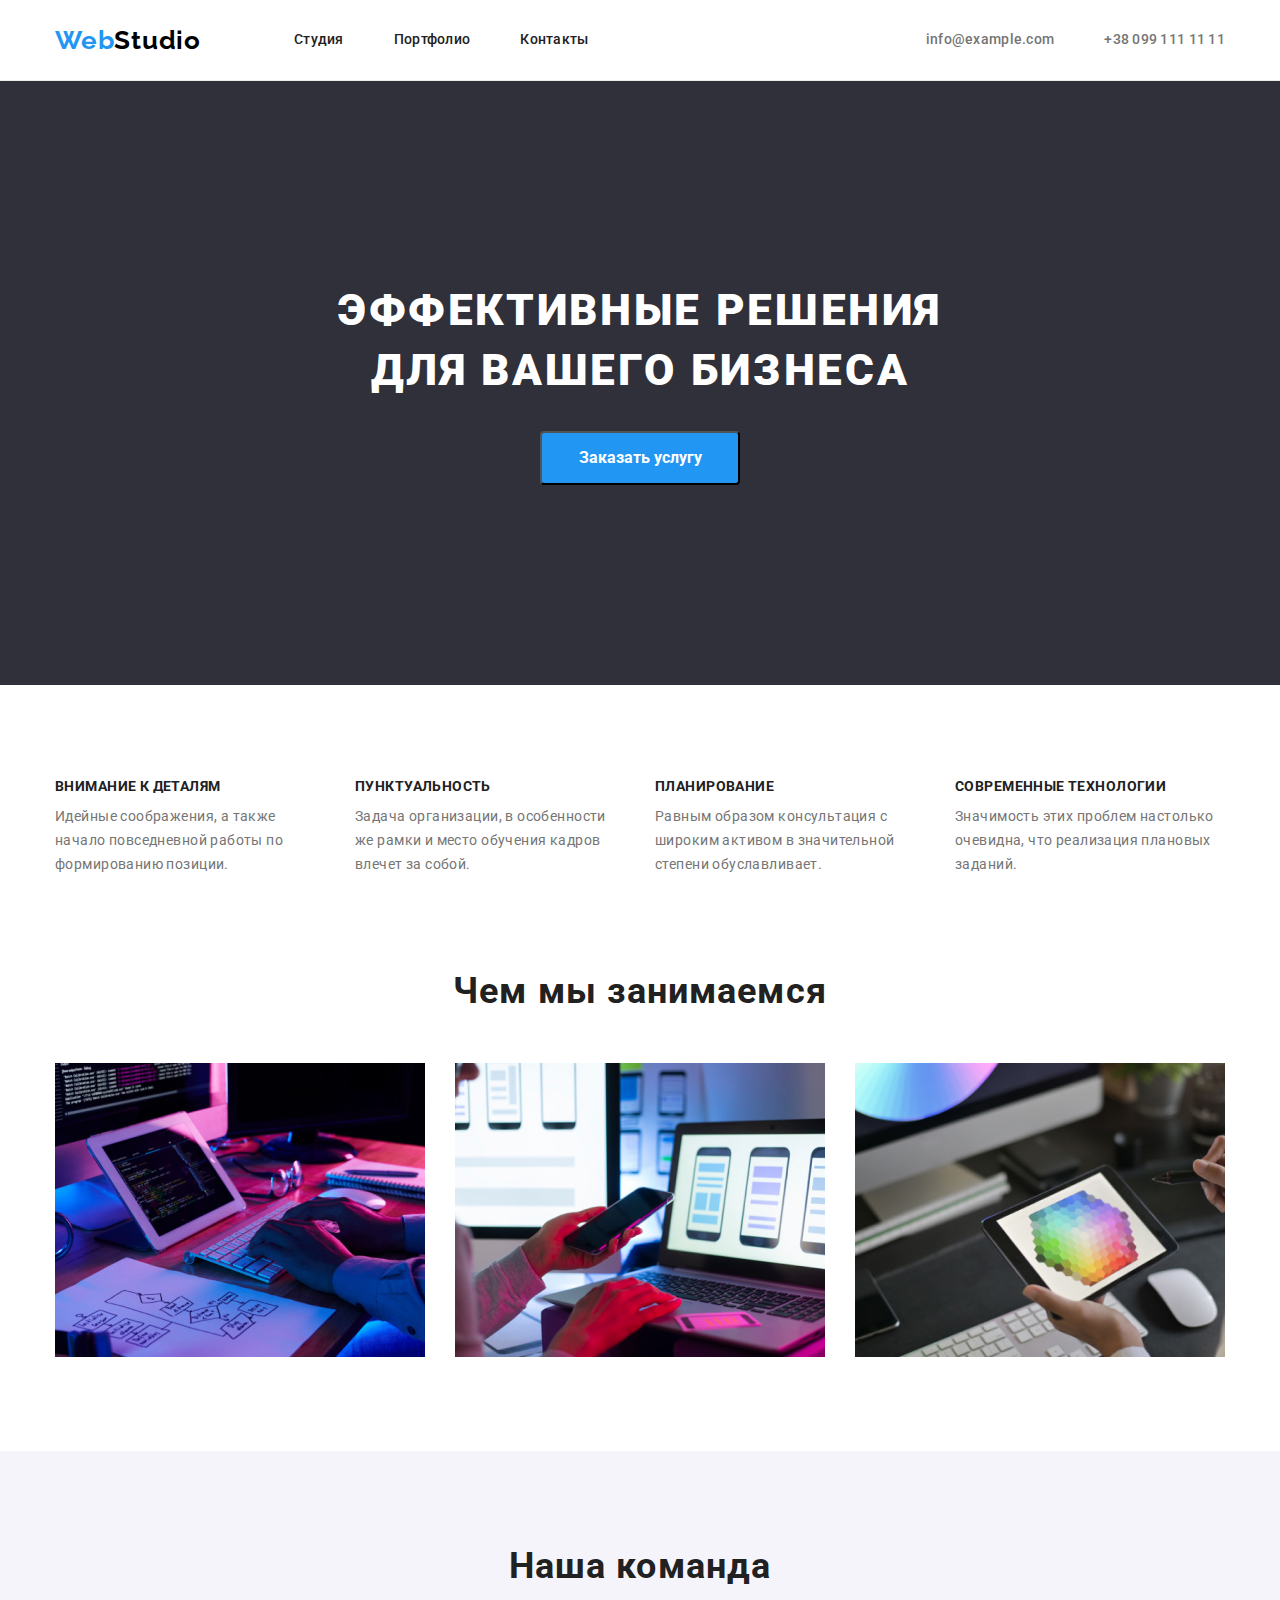
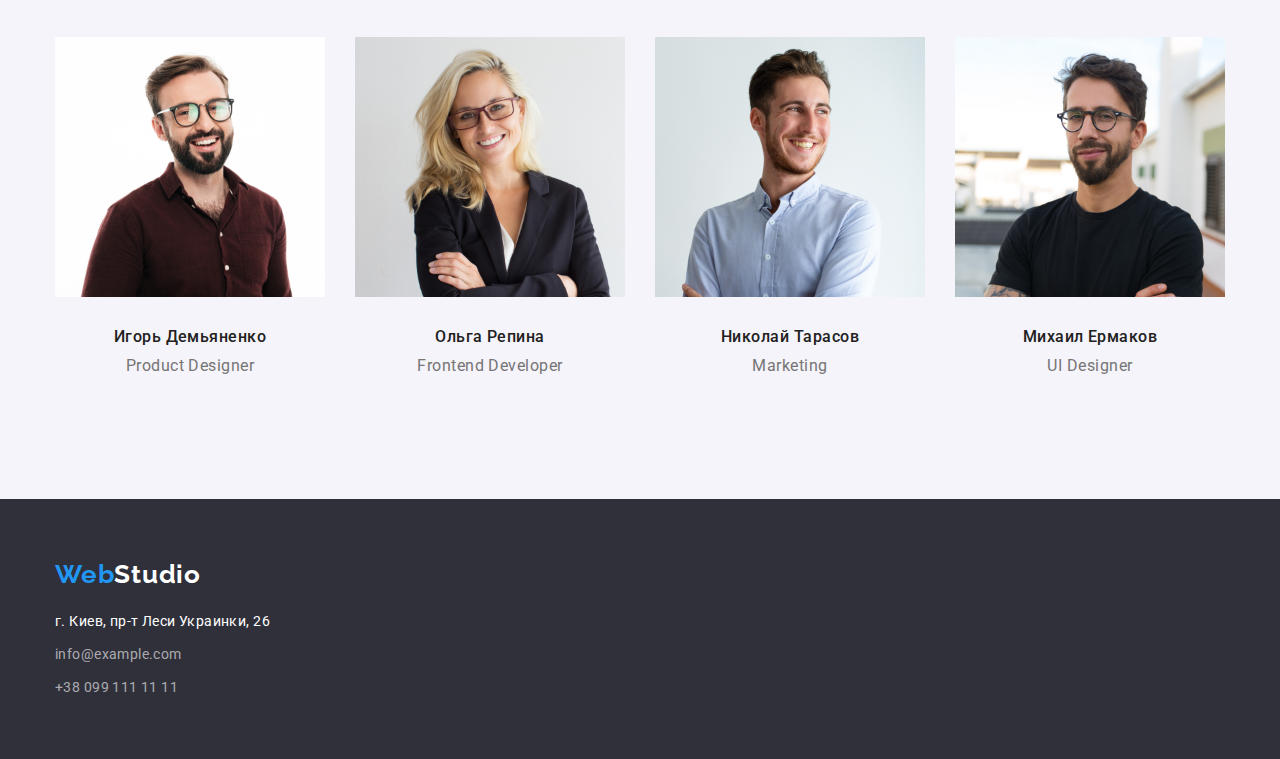
==== index.html @ 4e99ea30 "add hw3" ====
<!DOCTYPE html>
<html lang="ru">
  <head>
    <meta charset="UTF-8" />
    <meta http-equiv="X-UA-Compatible" content="IE=edge" />
    <meta name="viewport" content="width=device-width, initial-scale=1.0" />
    <link rel="preconnect" href="https://fonts.googleapis.com" />
    <link rel="preconnect" href="https://fonts.gstatic.com" crossorigin />
    <link
      href="https://fonts.googleapis.com/css2?family=Roboto:wght@400;500;700;900&display=swap"
      rel="stylesheet"
    />
    <link rel="preconnect" href="https://fonts.googleapis.com" />
    <link rel="preconnect" href="https://fonts.gstatic.com" crossorigin />
    <link
      href="https://fonts.googleapis.com/css2?family=Raleway:wght@700&display=swap"
      rel="stylesheet"
    />
    <link
      rel="stylesheet"
      href="https://cdnjs.cloudflare.com/ajax/libs/modern-normalize/1.1.0/modern-normalize.min.css"
    />
    <link rel="stylesheet" href="./css/styles.css" />
    <title>Document</title>
  </head>
  <body>
    <header class="page-header">
      <div class="container header">
        <nav class="nav">
          <a lang="en" href="" class="link logo"
            >Web<span class="accent">Studio</span></a
          >
          <ul class="main-nav">
            <li class="item">
              <a href="./studio.html" class="link">Студия</a>
            </li>
            <li class="item">
              <a href="./portfolio.html" class="link">Портфолио</a>
            </li>
            <li class="item">
              <a href="./contacts.html" class="link">Контакты</a>
            </li>
          </ul>
        </nav>
        <ul class="add-nav">
          <li class="item">
            <a href="mailto:info@example.com" class="link">info@example.com</a>
          </li>
          <li class="item">
            <a href="tel:+380991111111" class="link">+38 099 111 11 11</a>
          </li>
        </ul>
      </div>
    </header>
    <main class="main-section">
      <section class="hero">
        <h1 class="hero-title">
          Эффективные решения <br />
          для вашего бизнеса
        </h1>
        <button type="button" class="btn">Заказать услугу</button>
      </section>

      <section class="values-description">
        <ul class="values container">
          <li class="item">
            <h3 class="values-title">Внимание к деталям</h3>
            <p class="values-info">
              Идейные соображения, а также начало повседневной работы по
              формированию позиции.
            </p>
          </li>
          <li class="item">
            <h3 class="values-title">Пунктуальность</h3>
            <p class="values-info">
              Задача организации, в особенности же рамки и место обучения кадров
              влечет за собой.
            </p>
          </li>
          <li class="item">
            <h3 class="values-title">Планирование</h3>
            <p class="values-info">
              Равным образом консультация с широким активом в значительной
              степени обуславливает.
            </p>
          </li>
          <li class="item">
            <h3 class="values-title">Современные технологии</h3>
            <p class="values-info">
              Значимость этих проблем настолько очевидна, что реализация
              плановых заданий.
            </p>
          </li>
        </ul>
      </section>
      <section class="product-description">
        <div class="container product">
          <h2 class="title">Чем мы занимаемся</h2>
          <ul class="product-photos">
            <li class="item">
              <img
                src="./images/box1.jpg"
                alt="notebook"
                width="370"
                class="photo"
              />
            </li>
            <li class="item">
              <img
                src="./images/box2.jpg"
                alt="phone"
                width="370"
                class="photo"
              />
            </li>
            <li class="item">
              <img
                src="./images/box3.jpg"
                alt="tab"
                width="370"
                class="photo"
              />
            </li>
          </ul>
        </div>
      </section>
      <section class="team">
        <div class="container team-part">
          <h2 class="title team-title">Наша команда</h2>
          <ul class="team-info">
            <li class="item">
              <img
                src="./images/person1.jpg"
                alt="Игорь Демьяненко"
                width="270"
                class="list"
              />
              <div class="team-name">
                <h3 class="team-member">Игорь Демьяненко</h3>
                <p lang="en" class="team-position">Product Designer</p>
              </div>
            </li>
            <li class="item">
              <img
                src="./images/person2.jpg"
                alt="Ольга Репина"
                width="270"
                class="list"
              />
              <div class="team-name">
                <h3 class="team-member">Ольга Репина</h3>
                <p lang="en" class="team-position">Frontend Developer</p>
              </div>
            </li>
            <li class="item">
              <img
                src="./images/person3.jpg"
                alt="Николай Тарасов"
                width="270"
                class="list"
              />
              <div class="team-name">
                <h3 class="team-member">Николай Тарасов</h3>
                <p lang="en" class="team-position">Marketing</p>
              </div>
            </li>
            <li class="item">
              <img
                src="./images/person4.jpg"
                alt="Михаил Ермаков"
                width="270"
                class="list"
              />
              <div class="team-name">
                <h3 class="team-member">Михаил Ермаков</h3>
                <p lang="en" class="team-position">UI Designer</p>
              </div>
            </li>
          </ul>
        </div>
      </section>
    </main>
    <footer class="footer">
      <div class="container contact-address">
        <a lang="en" href="" class="link logo second"
          >Web<span class="accent-footer">Studio</span></a
        >
        <address class="contacts">
          <p class="contact-place">г. Киев, пр-т Леси Украинки, 26</p>
          <ul class="contacts-info">
            <li class="item">
              <a href="mailto:info@example.com" class="link"
                >info@example.com</a
              >
            </li>
            <li class="item">
              <a href="tel:+380991111111" class="link">+38 099 111 11 11</a>
            </li>
          </ul>
        </address>
      </div>
    </footer>
  </body>
</html>
---- css/styles.css ----
/* MAIN COLORS
main background: #E5E5E5;
secondary background: #2F303A;
main text: #212121;
nav color:#2196F3;
second text color:#757575;
white color: #FFFFFF;
address color:rgba(255, 255, 255, 0.6);
button-text-color:#F5F4FA;
*/
:root {
  --main-text-color: #212121;
  --second-text-color: #757575;
  --nav-color: #2196f3;
  --add-text-color: #ffffff;
  --add-background-color: #2f303a;
  --address-color: rgba(255, 255, 255, 0.6);
  --button-text-color: #f5f4fa;
  --add-nav-color: #000000;
  --background: #e5e5e5;
  --buttom-line-portfolio: #ececec;
  --border-line-portfolio: #eeeeee;
}

/* GENERAL SECTION */

html {
  box-sizing: border-box;
}

*,
*::after,
*::before {
  box-sizing: inherit;
}

body {
  font-family: Roboto, sans-serif;
  color: var(--main-text-color);
  margin: 0;
}

ul {
  list-style-type: none;
  margin: 0;
  padding: 0;
}

.link {
  text-decoration: none;
  padding: 0;
  margin: 0;
}

.container {
  width: 1200px;
  margin-left: auto;
  margin-right: auto;
  padding-left: 15px;
  padding-right: 15px;
  /* outline: 3px dotted blueviolet; */
}

/***********HEADER **********/
.page-header {
  border-bottom: 1px solid var(--buttom-line-portfolio);
}

.header {
  display: flex;
}

.logo {
  font-family: "Raleway";
  font-style: normal;
  font-weight: 700;
  font-size: 26px;
  line-height: 1.19;
  letter-spacing: 0.03em;
  color: var(--nav-color);
  margin-right: 93px;
}

.accent {
  color: var(--add-nav-color);
}

.main-nav,
.add-nav,
.nav {
  display: flex;
  margin-top: 0;
  margin-bottom: 0;
  align-items: center;
}

.add-nav {
  margin-left: auto;
}

.main-nav .link,
.add-nav .link {
  font-weight: 500;
  font-size: 14px;
  line-height: 1.14;
  letter-spacing: 0.02em;

  display: block;
  padding-top: 32px;
  padding-bottom: 32px;
}

.main-nav .link {
  color: var(--main-text-color);
}

.add-nav .link {
  color: var(--second-text-color);
}

.main-nav .link:hover,
.main-nav .link:focus {
  color: var(--nav-color);
}

.main-nav .link.current {
  color: var(--nav-color);
}

.add-nav .link:hover,
.add-nav .link:focus {
  color: var(--nav-color);
}

.main-nav .item:not(:last-child),
.add-nav .item:not(:last-child) {
  margin-right: 50px;
}
/***********************************************/
/********* INDEX.HTML**************/
/***********************************************/

/*********** HERO SECTION **************/

.hero {
  color: var(--add-text-color);
  background-color: var(--add-background-color);
  letter-spacing: 0.06em;
  text-align: center;
  padding-top: 200px;
  padding-bottom: 200px;
}

.hero-title {
  font-weight: 900;
  font-size: 44px;
  line-height: 1.36;
  letter-spacing: 0.06em;
  text-transform: uppercase;
  margin-bottom: 30px;
  margin-top: 0px;
}

.btn {
  display: inline-block;
  font-family: inherit;
  font-weight: 700;
  font-size: 16px;
  line-height: 1.88;
  color: var(--add-text-color);
  background-color: var(--nav-color);
  padding: 10px 32px;
  min-width: 200px;
  border-radius: 4px;
  cursor: pointer;
}

/*********** VALUES SECTION **************/
.values-description {
  padding-top: 94px;
  padding-bottom: 94px;
}

.values {
  display: flex;
  font-size: 14px;
  letter-spacing: 0.03em;
  margin-top: 0;
  margin-bottom: 0;
}

.values-title {
  font-weight: 700;
  font-size: 14px;
  line-height: 1.14;
  text-transform: uppercase;
  margin-top: 0;
  margin-bottom: 10px;
}

.values-info {
  font-size: 14px;
  line-height: 1.71;
  color: var(--second-text-color);
  margin-top: 0;
  margin-bottom: 0;
}

.values .item {
  width: 270px;
}

.values .item:not(:last-child) {
  margin-right: 30px;
}

/*********** PRODUCT SECTION **************/
.product-description {
  padding-bottom: 94px;
}

.product {
  margin-top: 0;
}

.product-photos {
  display: flex;
  margin: 0;
}

.title {
  font-weight: 700;
  font-size: 36px;
  line-height: 1.17;
  text-align: center;
  letter-spacing: 0.03em;
  margin-top: 0;
  margin-bottom: 50px;
}

.product-photos .item:not(:last-child) {
  margin-right: 30px;
}

.photo {
  display: block;
}
/*********** TEAM SECTION **************/
.team {
  background-color: #ccc;
  padding-bottom: 94px;
  padding-top: 94px;
  background-color: var(--button-text-color);
}

.team-info {
  display: flex;
  font-size: 16px;
  line-height: 1.19;
  letter-spacing: 0.03em;
  margin: 0;
}

.team-info .item.item:not(:last-child) {
  margin-right: 30px;
  justify-content: center;
}

.list {
  display: block;
}

.team-name {
  padding-top: 30px;
  padding-bottom: 30px;
}

.team-member {
  font-weight: 500;
  font-size: 16px;
  margin-top: 0;
  margin-bottom: 10px;
  text-align: center;
}
.team-position {
  /* font-weight: 400; */
  color: var(--second-text-color);
  margin-top: 0;
  margin-bottom: 0;

  text-align: center;
}

/***********************************************/
/********* PORTFOLIO.HTML**************/
/***********************************************/
.photos {
  padding-top: 94px;
  padding-bottom: 94px;
}

img {
  display: block;
  max-width: 100%;
  height: auto;
}
/*************SECTION  BUTTONS **********************/

.apps {
  display: flex;
  /* background-color: rgb(19, 209, 35); */
  margin-bottom: 50px;
  justify-content: center;
}

.apps .item:not(:last-child) {
  margin-right: 8px;
}

.btn-ptfolio {
  font-family: inherit;
  font-weight: 500;
  font-size: 16px;
  line-height: 1.62;
  text-align: center;
  letter-spacing: 0.03em;
  color: var(--add-nav-color);
  background-color: var(--button-text-color);

  cursor: pointer;
  padding-top: 6px;
  padding-bottom: 6px;
  padding-right: 22px;
  padding-left: 22px;
  border-radius: 4px;
  border-color: var(--button-text-color);
}
.btn-ptfolio:hover,
.btn-ptfolio:focus {
  color: var(--add-text-color);
  background-color: var(--nav-color);
}

/*************SECTION PROJECTS **********************/

.project {
  display: flex;
  flex-wrap: wrap;
  /* background-color: rgb(207, 129, 12); */

  margin: 0;
  padding: 0;
  list-style: none;

  margin-left: -30px;
  margin-top: -30px;
}

.project > .item {
  flex-basis: calc(100% / 3 - 30px);
  margin-left: 30px;
  margin-top: 30px;
}

.project-name {
  padding: 24px 20px;
  border-right: 1px solid var(--border-line-portfolio);
  border-left: 1px solid var(--border-line-portfolio);
  border-bottom: 1px solid var(--border-line-portfolio);
}

.project-title {
  font-weight: 700;
  font-size: 18px;
  line-height: 2;
  letter-spacing: 0.06em;
  margin: 0;
  margin-bottom: 4px;
}
.project-type {
  /* font-weight: 400; */
  font-size: 16px;
  line-height: 1.88;
  letter-spacing: 0.03em;
  color: var(--second-text-color);
  margin: 0;
}

/*************FOOTER***************/
.footer {
  background-color: var(--add-background-color);
  font-size: 14px;
  letter-spacing: 0.03em;
  padding-top: 60px;
  padding-bottom: 60px;
}

.second {
  margin-right: 0;
}
.accent-footer {
  color: var(--add-text-color);
}

.contacts {
  font-style: normal;
  font-size: 14px;
  line-height: 1.71;
  letter-spacing: 0.03em;

  justify-content: flex-start;

  margin-top: 20px;
}

.contact-place {
  color: var(--add-text-color);
  margin: 0;
  margin-bottom: 9px;
}

.contacts-info .link {
  color: rgba(255, 255, 255, 0.6);
}

.contacts-info .item:not(:last-child) {
  margin-bottom: 9px;
}
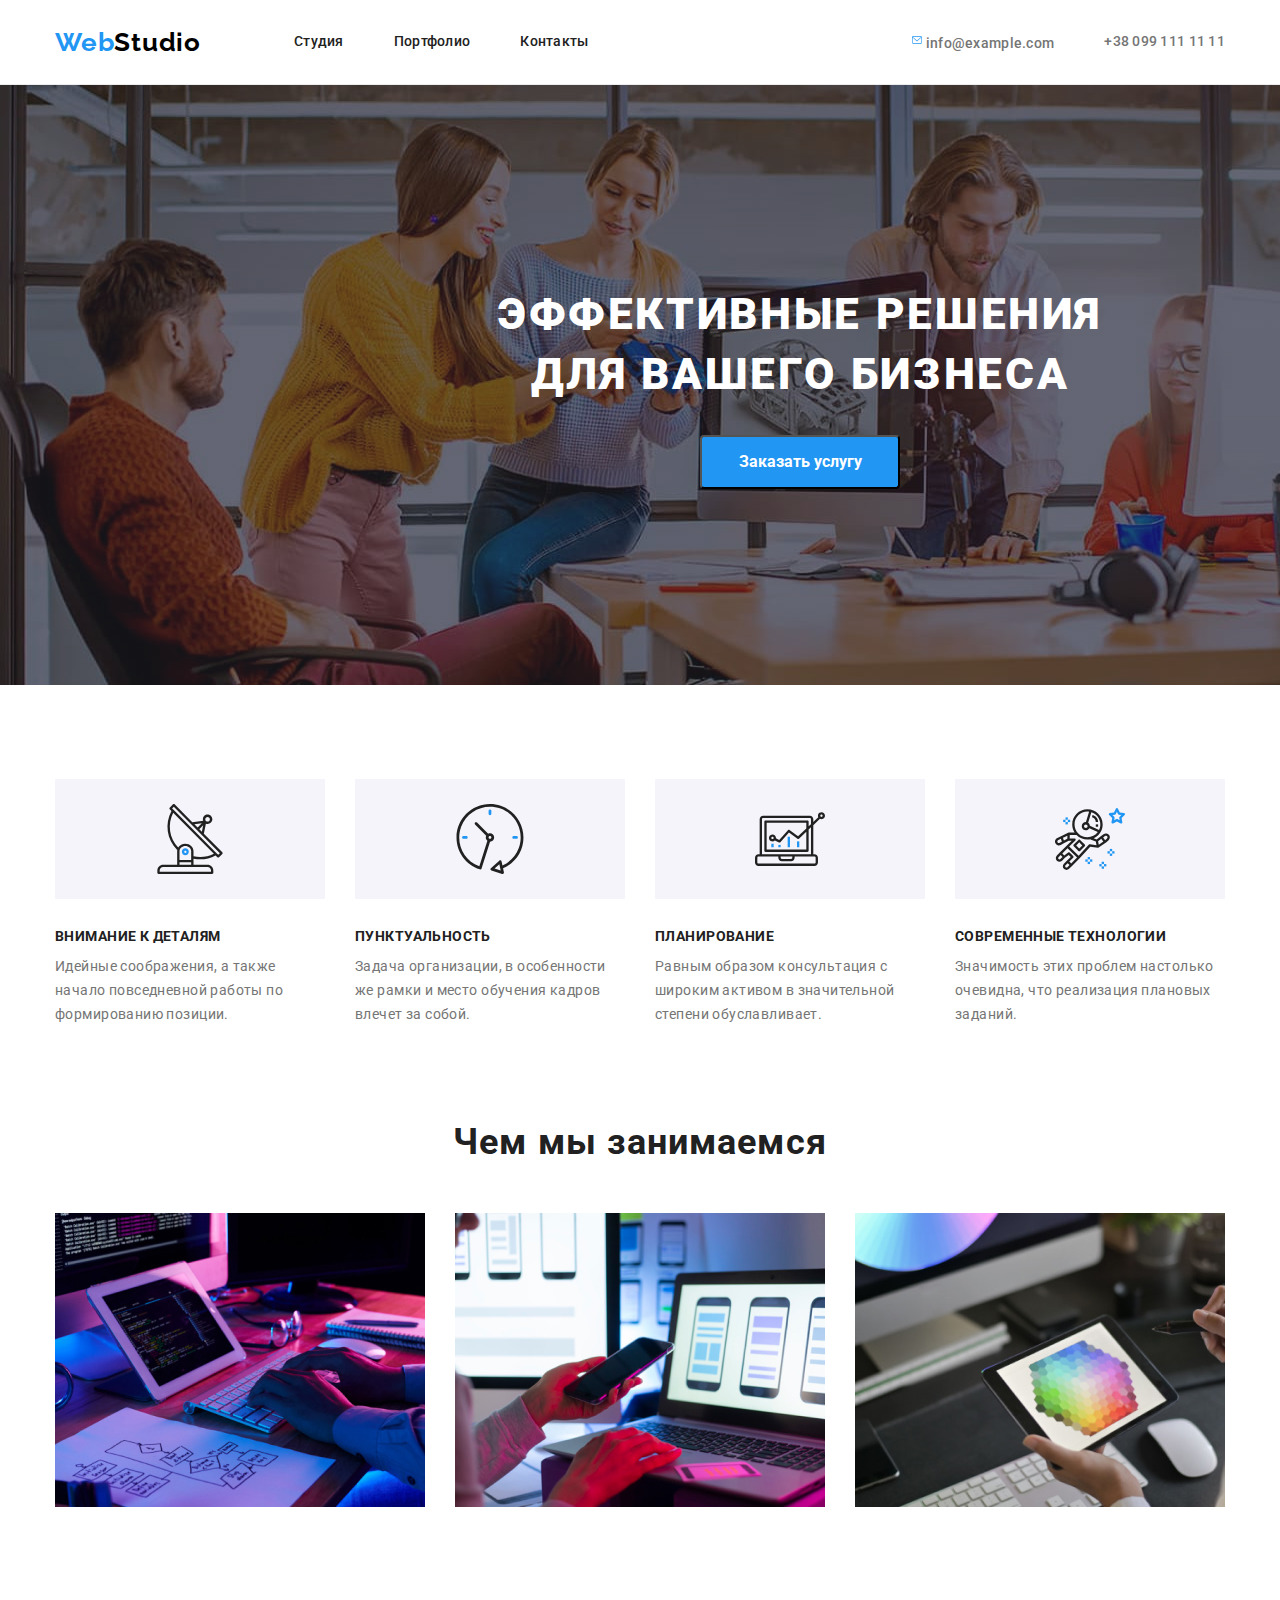
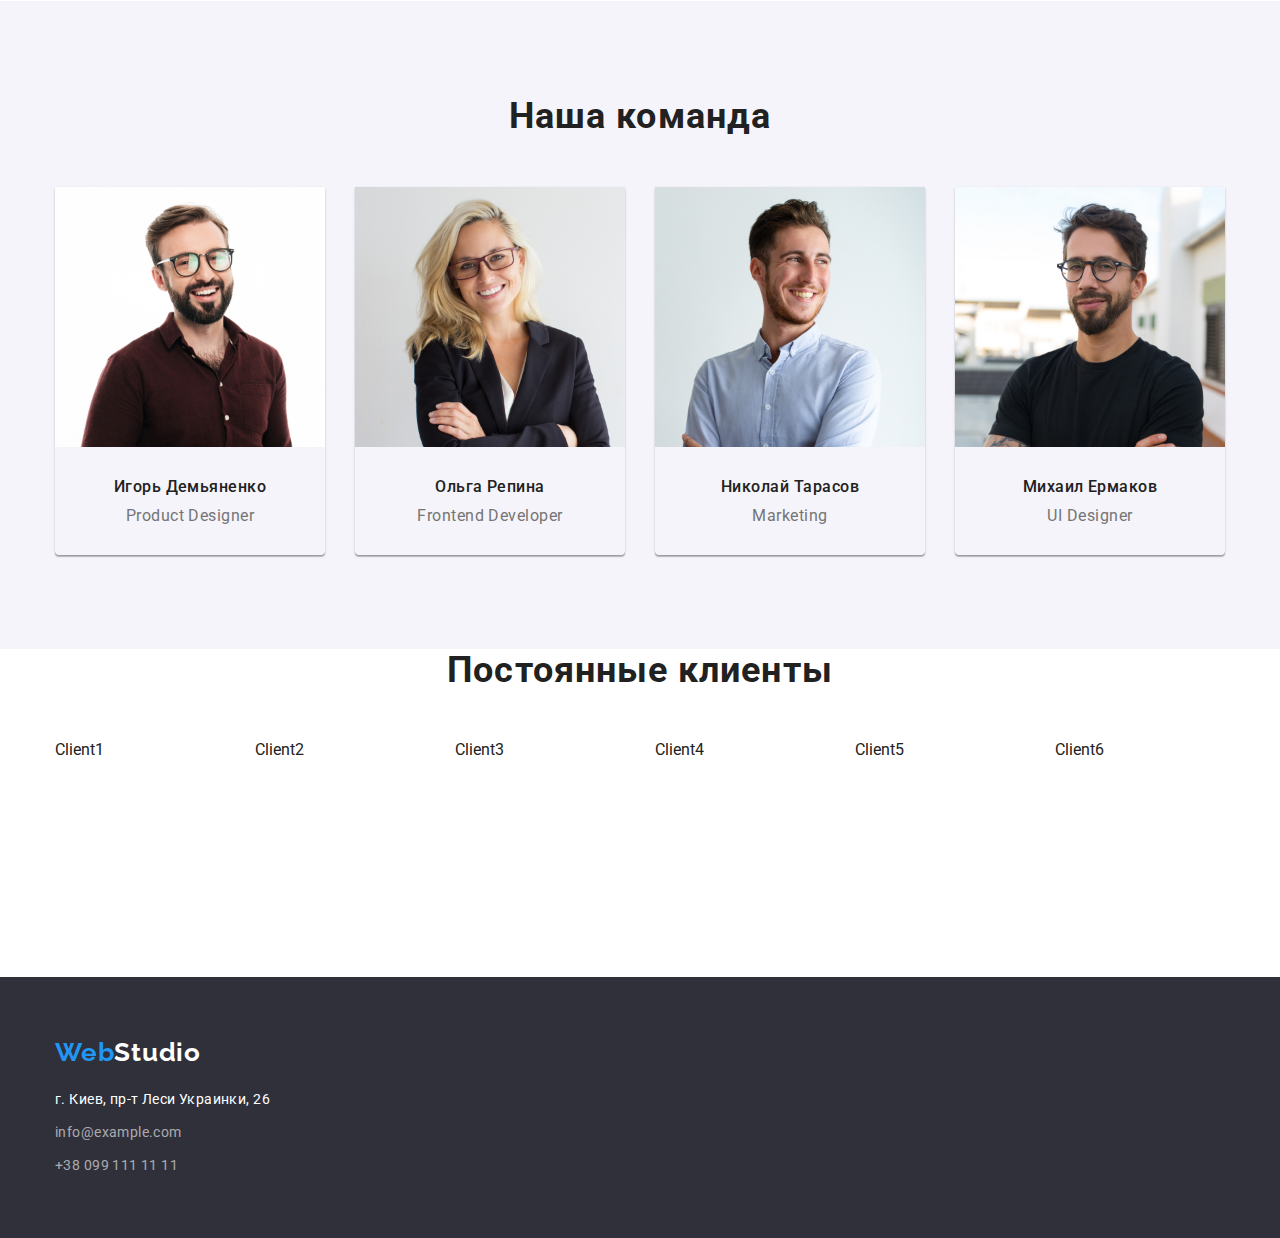
==== commit e0df6fd8: "upgrade" ====
--- a/index.html
+++ b/index.html
@@ -44,7 +44,13 @@
         </nav>
         <ul class="add-nav">
           <li class="item">
-            <a href="mailto:info@example.com" class="link">info@example.com</a>
+            <a href="mailto:info@example.com" class="link">
+              <svg class="item-envepole" width="10px" height="16px">
+                <use href="./images/symbol-defs.svg#envelope"></use>
+              </svg>
+
+              info@example.com
+            </a>
           </li>
           <li class="item">
             <a href="tel:+380991111111" class="link">+38 099 111 11 11</a>
@@ -62,29 +68,29 @@
       </section>
 
       <section class="values-description">
-        <ul class="values container">
-          <li class="item">
+        <ul class="container values">
+          <li class="item antenna">
             <h3 class="values-title">Внимание к деталям</h3>
             <p class="values-info">
               Идейные соображения, а также начало повседневной работы по
               формированию позиции.
             </p>
           </li>
-          <li class="item">
+          <li class="item clock">
             <h3 class="values-title">Пунктуальность</h3>
             <p class="values-info">
               Задача организации, в особенности же рамки и место обучения кадров
               влечет за собой.
             </p>
           </li>
-          <li class="item">
+          <li class="item diagram">
             <h3 class="values-title">Планирование</h3>
             <p class="values-info">
               Равным образом консультация с широким активом в значительной
               степени обуславливает.
             </p>
           </li>
-          <li class="item">
+          <li class="item astronaut">
             <h3 class="values-title">Современные технологии</h3>
             <p class="values-info">
               Значимость этих проблем настолько очевидна, что реализация
@@ -176,6 +182,19 @@
                 <p lang="en" class="team-position">UI Designer</p>
               </div>
             </li>
+          </ul>
+        </div>
+      </section>
+      <section class="clients">
+        <div class="container">
+          <h2 class="title">Постоянные клиенты</h2>
+          <ul class="clients-list">
+            <li class="item"><a href=""></a>Client1</li>
+            <li class="item"><a href=""></a>Client2</li>
+            <li class="item"><a href=""></a>Client3</li>
+            <li class="item"><a href=""></a>Client4</li>
+            <li class="item"><a href=""></a>Client5</li>
+            <li class="item"><a href=""></a>Client6</li>
           </ul>
         </div>
       </section>
--- a/css/styles.css
+++ b/css/styles.css
@@ -136,6 +136,11 @@
 .add-nav .item:not(:last-child) {
   margin-right: 50px;
 }
+
+.item-envelope {
+  fill: red;
+}
+
 /***********************************************/
 /********* INDEX.HTML**************/
 /***********************************************/
@@ -143,12 +148,25 @@
 /*********** HERO SECTION **************/
 
 .hero {
+  height: 600px;
+  width: 1600px;
+  margin-left: auto;
+  margin-right: auto;
   color: var(--add-text-color);
   background-color: var(--add-background-color);
   letter-spacing: 0.06em;
   text-align: center;
   padding-top: 200px;
   padding-bottom: 200px;
+
+  background-image: linear-gradient(
+      rgba(47, 48, 58, 0.4),
+      rgba(47, 48, 58, 0.4)
+    ),
+    url(../images/heroimg.jpg);
+
+  background-repeat: no-repeat;
+  background-position: center;
 }
 
 .hero-title {
@@ -194,8 +212,34 @@
   font-size: 14px;
   line-height: 1.14;
   text-transform: uppercase;
-  margin-top: 0;
+  margin-top: 30px;
   margin-bottom: 10px;
+}
+
+.values .item::before {
+  display: block;
+  content: "";
+  height: 120px;
+
+  background-color: var(--button-text-color);
+  background-position: center;
+  background-repeat: no-repeat;
+}
+
+.antenna::before {
+  background-image: url(../images/antenna.svg);
+}
+
+.clock::before {
+  background-image: url(../images/clock.svg);
+}
+
+.diagram::before {
+  background-image: url(../images/diagram.svg);
+}
+
+.astronaut::before {
+  background-image: url(../images/astronaut.svg);
 }
 
 .values-info {
@@ -266,6 +310,12 @@
   justify-content: center;
 }
 
+.team-info .item {
+  box-shadow: 0px 1px 3px rgba(0, 0, 0, 0.12), 0px 1px 1px rgba(0, 0, 0, 0.14),
+    0px 2px 1px rgba(0, 0, 0, 0.2);
+  border-radius: 0px 0px 4px 4px;
+}
+
 .list {
   display: block;
 }
@@ -291,6 +341,24 @@
   text-align: center;
 }
 
+/* ***********SECTION CLIENTS********************* */
+.clients {
+  padding-bottom: 94px;
+  margin-bottom: 50px;
+}
+
+.clients-list {
+  display: flex;
+}
+
+.clients-list .item {
+  width: 172px;
+  height: 92px;
+}
+
+.clients-list .item:not(:last-child) {
+  margin-right: 30px;
+}
 /***********************************************/
 /********* PORTFOLIO.HTML**************/
 /***********************************************/
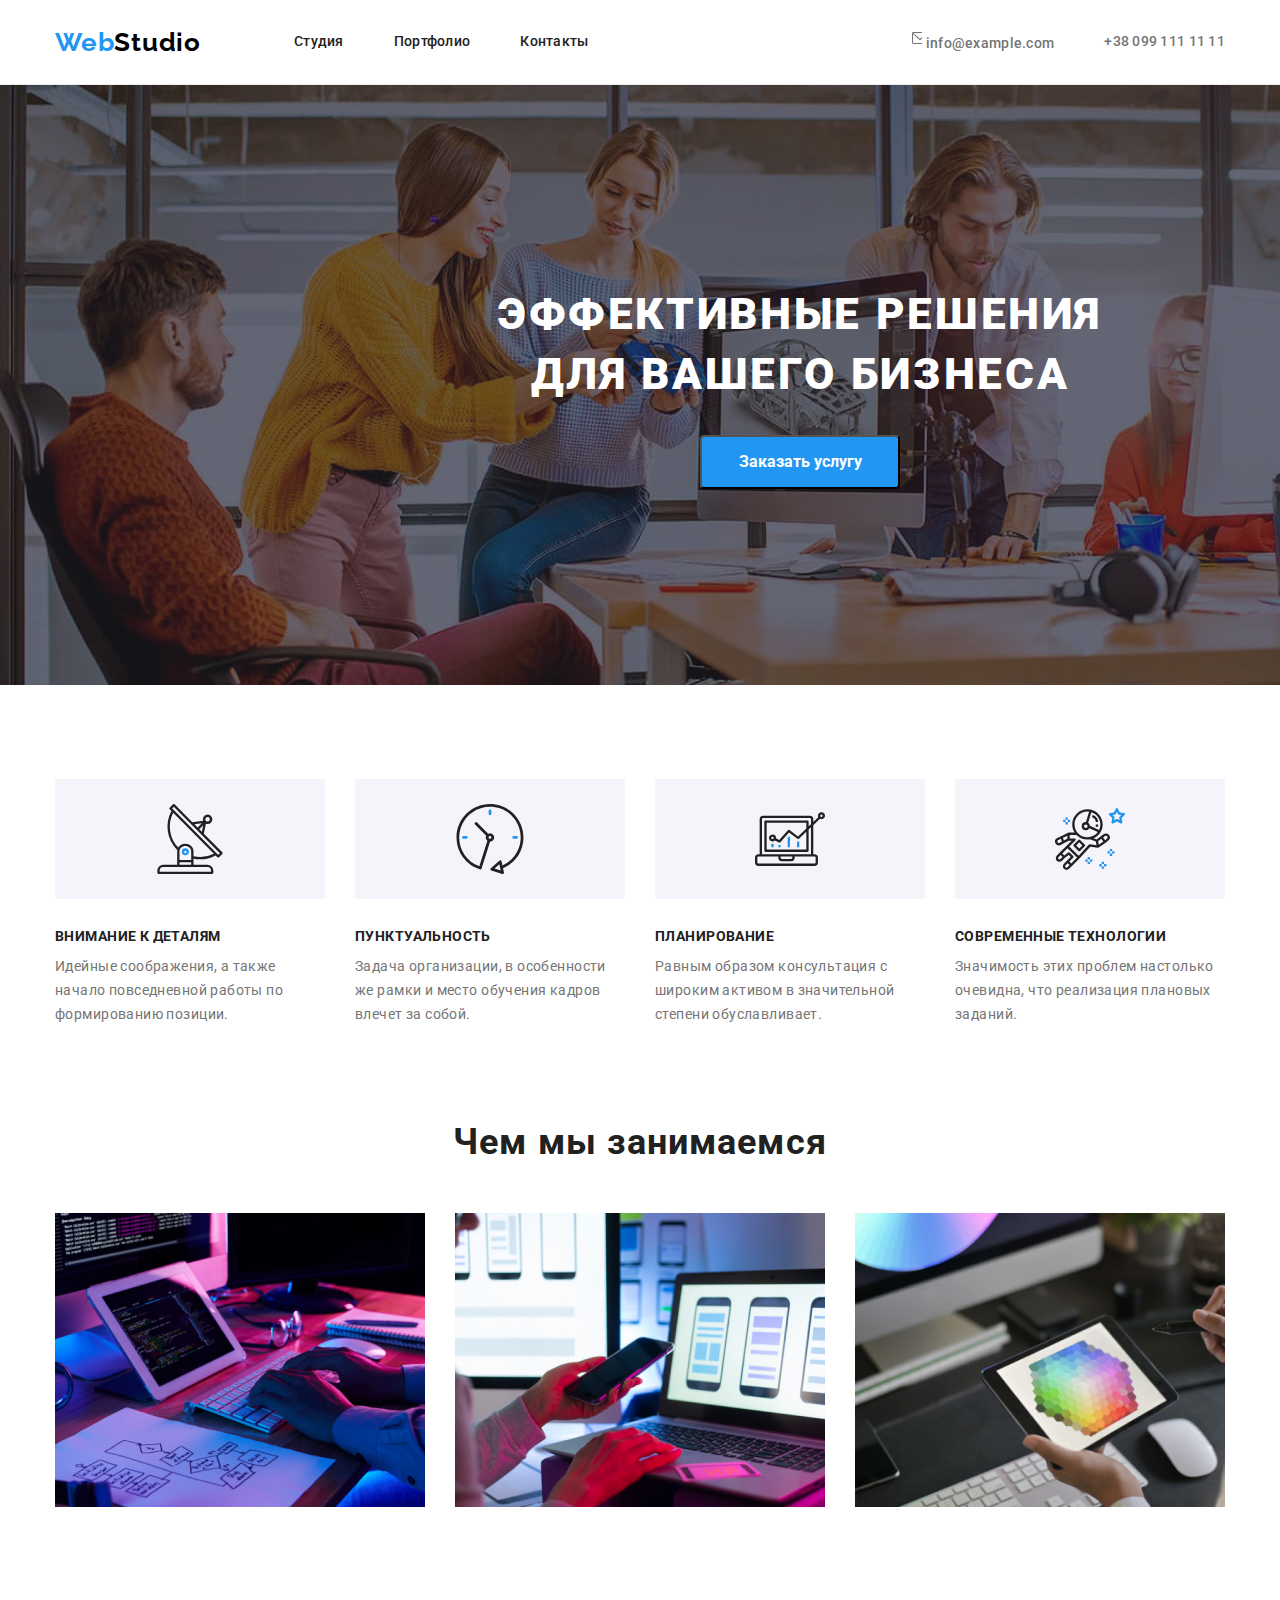
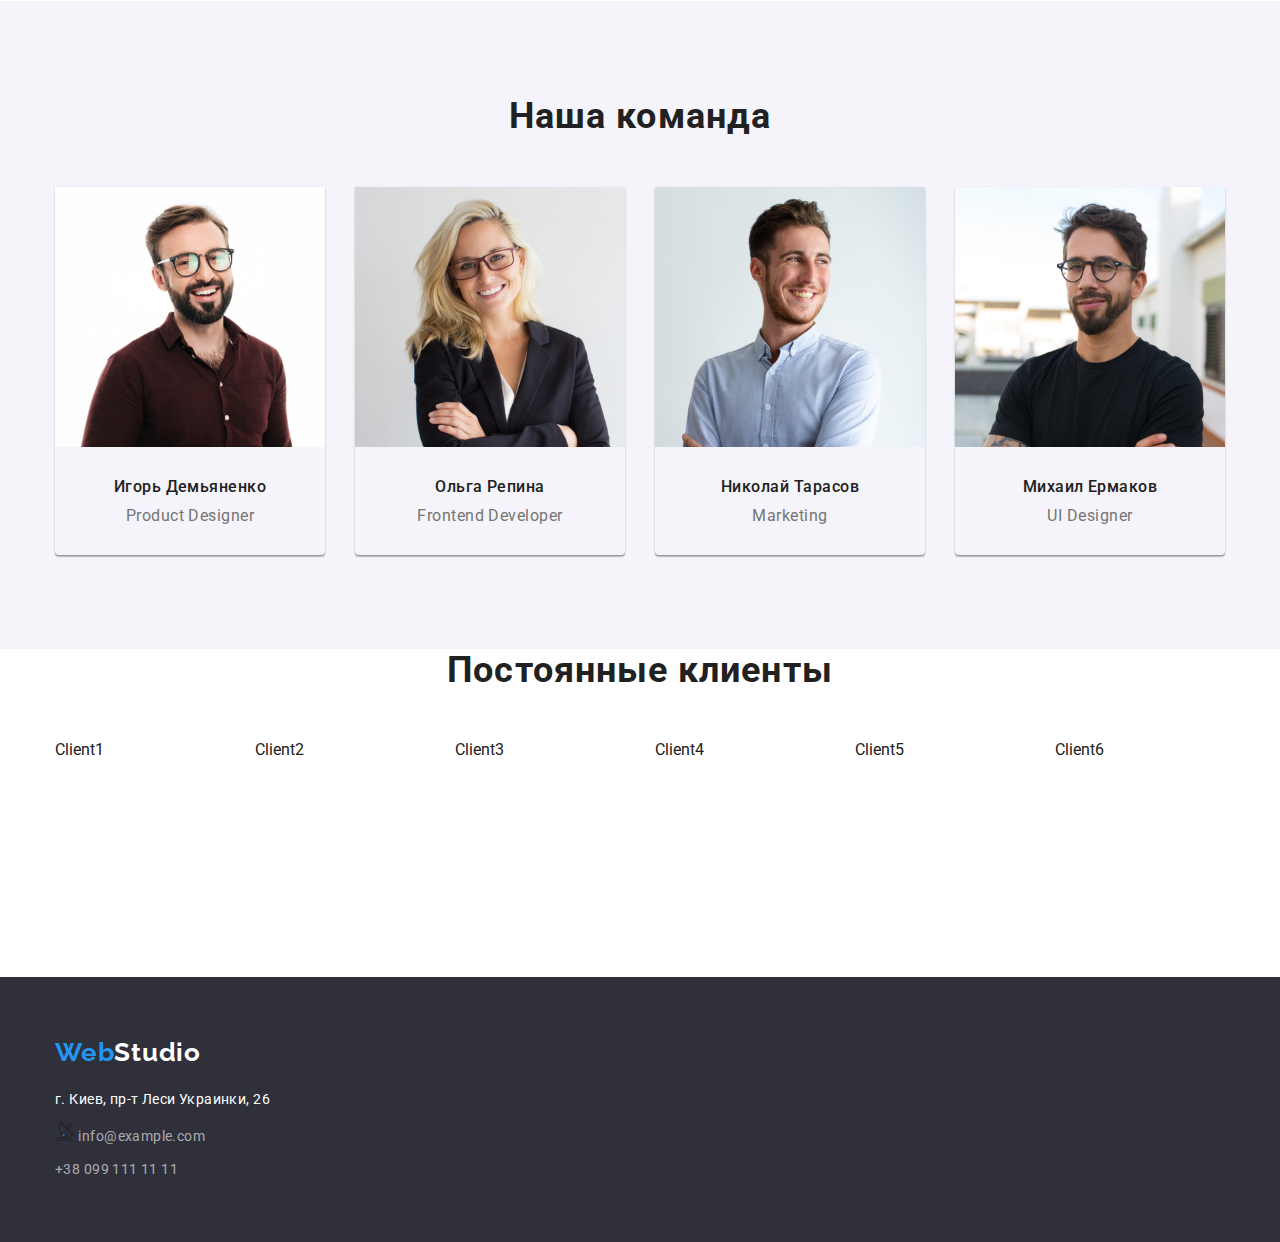
==== commit 9b178d03: "icons(hate them)" ====
--- a/index.html
+++ b/index.html
@@ -46,9 +46,8 @@
           <li class="item">
             <a href="mailto:info@example.com" class="link">
               <svg class="item-envepole" width="10px" height="16px">
-                <use href="./images/symbol-defs.svg#envelope"></use>
+                <use href="./images/envelope.svg"></use>
               </svg>
-
               info@example.com
             </a>
           </li>
@@ -208,8 +207,11 @@
           <p class="contact-place">г. Киев, пр-т Леси Украинки, 26</p>
           <ul class="contacts-info">
             <li class="item">
-              <a href="mailto:info@example.com" class="link"
-                >info@example.com</a
+              <a href="mailto:info@example.com" class="link">
+                <svg class="item-antenna" width="20px" height="20px">
+                  <use href="./images/icons.svg#antenna"></use>
+                </svg>
+                info@example.com</a
               >
             </li>
             <li class="item">
--- a/css/styles.css
+++ b/css/styles.css
@@ -137,8 +137,10 @@
   margin-right: 50px;
 }
 
-.item-envelope {
+.item-antenna {
   fill: red;
+  width: 20px;
+  height: 20px;
 }
 
 /***********************************************/
@@ -430,6 +432,12 @@
   margin-top: 30px;
 }
 
+.project .item:hover,
+.project .item:focus {
+  box-shadow: 0px 1px 1px rgba(0, 0, 0, 0.12), 0px 4px 4px rgba(0, 0, 0, 0.06),
+    1px 4px 6px rgba(0, 0, 0, 0.16);
+}
+
 .project-name {
   padding: 24px 20px;
   border-right: 1px solid var(--border-line-portfolio);
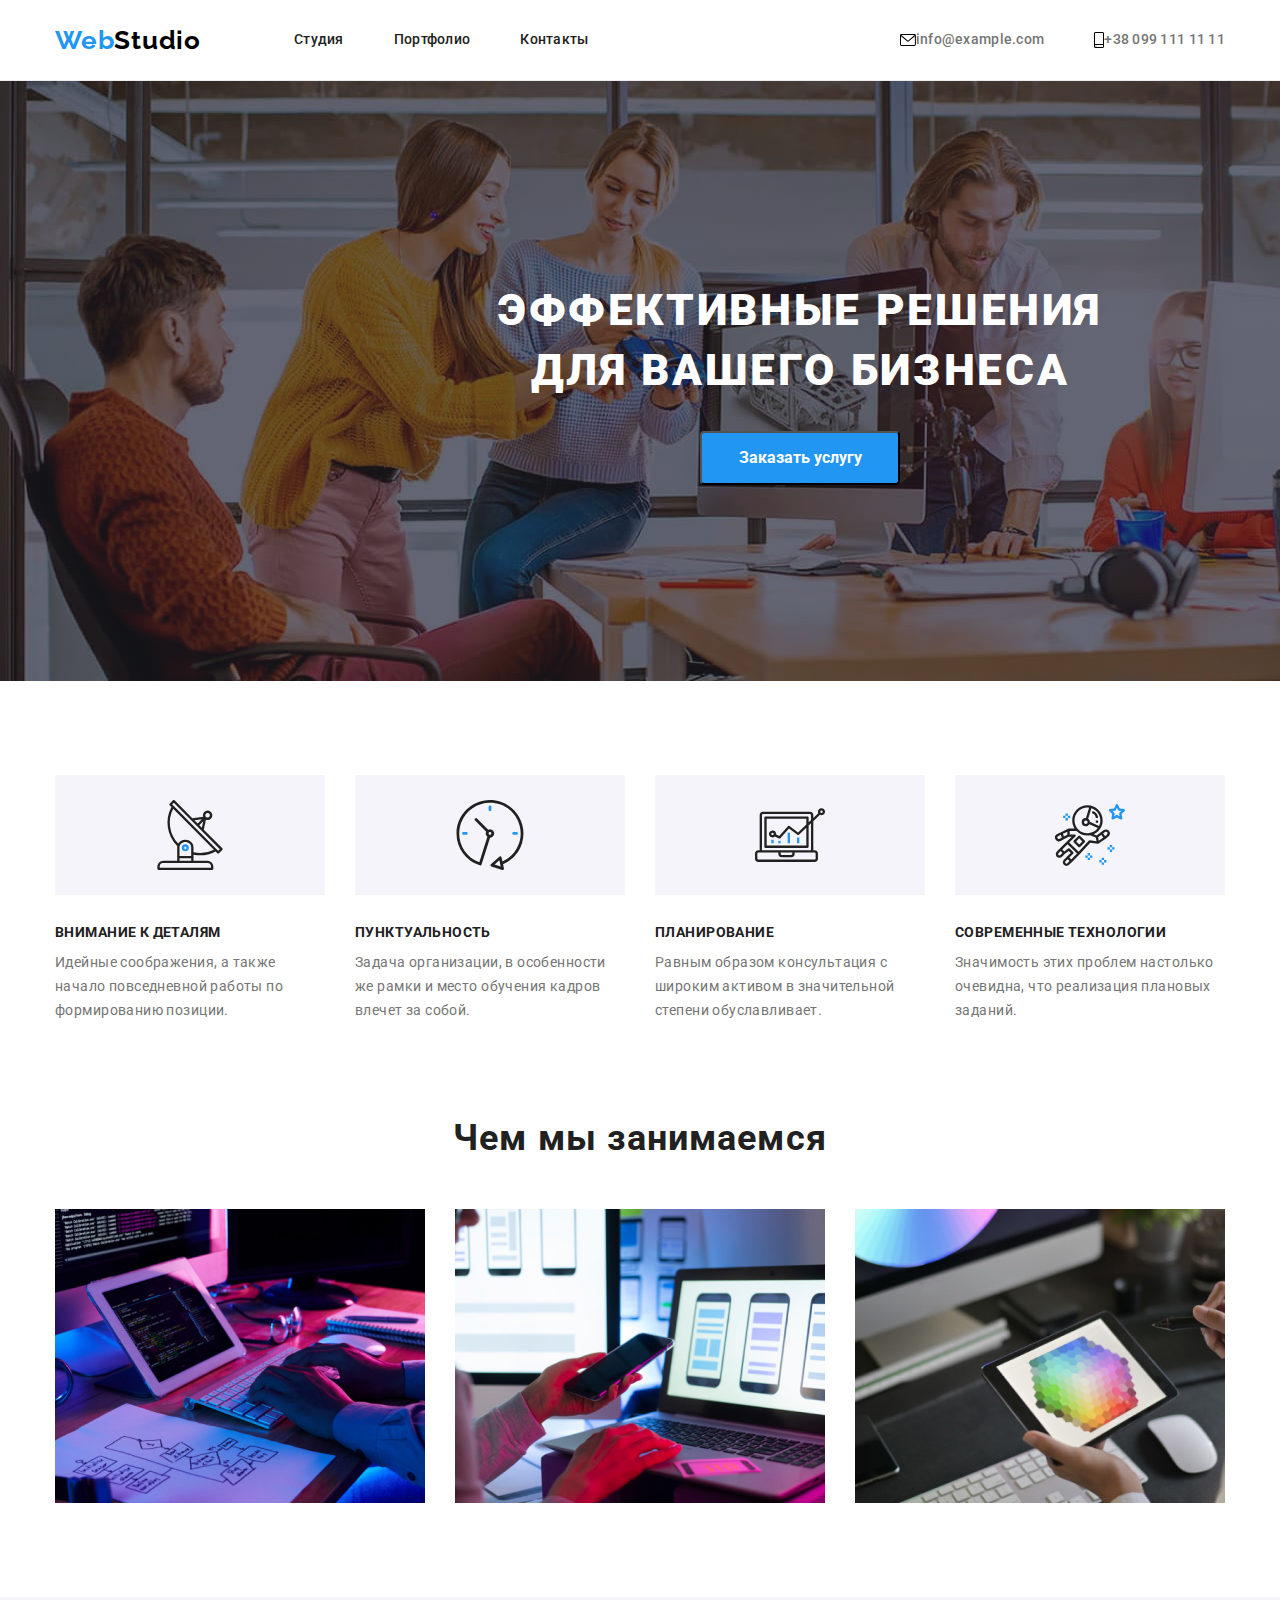
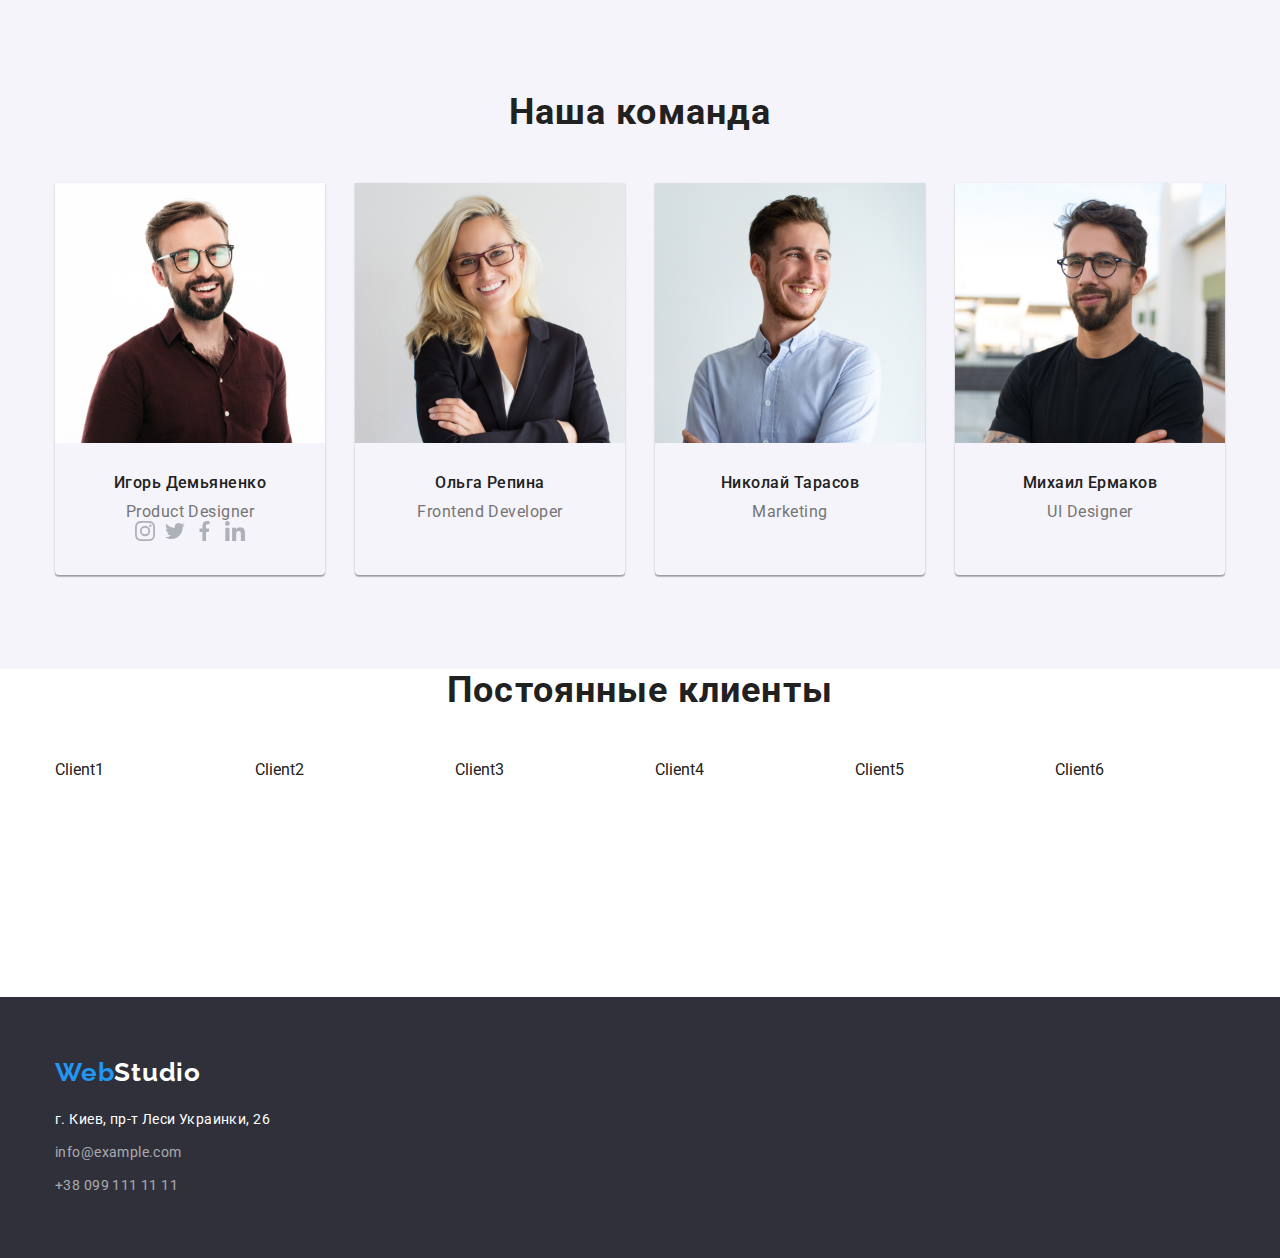
==== commit 84370fac: "corrections" ====
--- a/index.html
+++ b/index.html
@@ -21,6 +21,7 @@
       href="https://cdnjs.cloudflare.com/ajax/libs/modern-normalize/1.1.0/modern-normalize.min.css"
     />
     <link rel="stylesheet" href="./css/styles.css" />
+
     <title>Document</title>
   </head>
   <body>
@@ -43,16 +44,21 @@
           </ul>
         </nav>
         <ul class="add-nav">
-          <li class="item">
+          <li class="item svg-nav">
             <a href="mailto:info@example.com" class="link">
-              <svg class="item-envepole" width="10px" height="16px">
-                <use href="./images/envelope.svg"></use>
+              <svg class="envepole" width="16px" height="12px">
+                <use href="./images/icons.svg#envelope"></use>
               </svg>
               info@example.com
             </a>
           </li>
-          <li class="item">
-            <a href="tel:+380991111111" class="link">+38 099 111 11 11</a>
+          <li class="item svg-nav">
+            <a href="tel:+380991111111" class="link">
+              <svg class="envepole" width="10px" height="16px">
+                <use href="./images/icons.svg#smartphone"></use>
+              </svg>
+              +38 099 111 11 11</a
+            >
           </li>
         </ul>
       </div>
@@ -143,6 +149,36 @@
               <div class="team-name">
                 <h3 class="team-member">Игорь Демьяненко</h3>
                 <p lang="en" class="team-position">Product Designer</p>
+                <ul class="team-socialnet">
+                  <li class="socialnet-item">
+                    <a href="" class="social-link">
+                      <svg class="team-icon">
+                        <use href="/images/icons.svg#instagram"></use>
+                      </svg>
+                    </a>
+                  </li>
+                  <li class="socialnet-item">
+                    <a href="" class="social-link">
+                      <svg class="team-icon">
+                        <use href="./images/icons.svg#twitter"></use>
+                      </svg>
+                    </a>
+                  </li>
+                  <li class="socialnet-item">
+                    <a href="" class="social-link">
+                      <svg class="team-icon">
+                        <use href="./images/icons.svg#facebook"></use>
+                      </svg>
+                    </a>
+                  </li>
+                  <li class="socialnet-item">
+                    <a href="" class="social-link">
+                      <svg class="team-icon">
+                        <use href="./images/icons.svg#linkedin"></use>
+                      </svg>
+                    </a>
+                  </li>
+                </ul>
               </div>
             </li>
             <li class="item">
@@ -208,9 +244,6 @@
           <ul class="contacts-info">
             <li class="item">
               <a href="mailto:info@example.com" class="link">
-                <svg class="item-antenna" width="20px" height="20px">
-                  <use href="./images/icons.svg#antenna"></use>
-                </svg>
                 info@example.com</a
               >
             </li>
--- a/css/styles.css
+++ b/css/styles.css
@@ -20,6 +20,7 @@
   --background: #e5e5e5;
   --buttom-line-portfolio: #ececec;
   --border-line-portfolio: #eeeeee;
+  --sociai-icon-color: #afb1b8;
 }
 
 /* GENERAL SECTION */
@@ -61,6 +62,19 @@
   /* outline: 3px dotted blueviolet; */
 }
 
+.visually-hidden {
+  position: absolute;
+  width: 1px;
+  height: 1px;
+  margin: -1px;
+  border: 0;
+  padding: 0;
+  white-space: nowrap;
+  clip-path: inset(100%);
+  clip: rect(0 0 0 0);
+  overflow: hidden;
+}
+
 /***********HEADER **********/
 .page-header {
   border-bottom: 1px solid var(--buttom-line-portfolio);
@@ -116,6 +130,7 @@
 
 .add-nav .link {
   color: var(--second-text-color);
+  align-items: center;
 }
 
 .main-nav .link:hover,
@@ -137,12 +152,18 @@
   margin-right: 50px;
 }
 
-.item-antenna {
-  fill: red;
-  width: 20px;
-  height: 20px;
-}
-
+.svg-nav .link {
+  display: flex;
+  align-items: center;
+}
+
+.envelope {
+  color: red;
+}
+
+.link:hover .envelope {
+  color: var(--nav-color);
+}
 /***********************************************/
 /********* INDEX.HTML**************/
 /***********************************************/
@@ -166,9 +187,6 @@
       rgba(47, 48, 58, 0.4)
     ),
     url(../images/heroimg.jpg);
-
-  background-repeat: no-repeat;
-  background-position: center;
 }
 
 .hero-title {
@@ -343,6 +361,34 @@
   text-align: center;
 }
 
+.team-socialnet {
+  display: flex;
+  margin: 0;
+  padding: 0;
+  justify-content: center;
+}
+
+.socialnet-item:not(:last-child) {
+  margin-right: 10px;
+}
+
+.social-link {
+  width: 44px;
+  height: 44px;
+  border-radius: 50%;
+}
+
+.team-icon {
+  fill: var(--sociai-icon-color);
+  width: 20px;
+  height: 20px;
+}
+
+.social-link:hover .team-icon {
+  background-color: var(--nav-color);
+  fill: var(--add-text-color);
+}
+
 /* ***********SECTION CLIENTS********************* */
 .clients {
   padding-bottom: 94px;
@@ -361,6 +407,11 @@
 .clients-list .item:not(:last-child) {
   margin-right: 30px;
 }
+
+.item-client {
+  fill: #2196f3;
+}
+
 /***********************************************/
 /********* PORTFOLIO.HTML**************/
 /***********************************************/
@@ -385,6 +436,10 @@
 
 .apps .item:not(:last-child) {
   margin-right: 8px;
+}
+
+.btn-ptfolio {
+  border: none;
 }
 
 .btn-ptfolio {
@@ -409,6 +464,7 @@
 .btn-ptfolio:focus {
   color: var(--add-text-color);
   background-color: var(--nav-color);
+  box-shadow: 0px 4px 4px 0px rgb(0, 0, 0, 0.25);
 }
 
 /*************SECTION PROJECTS **********************/
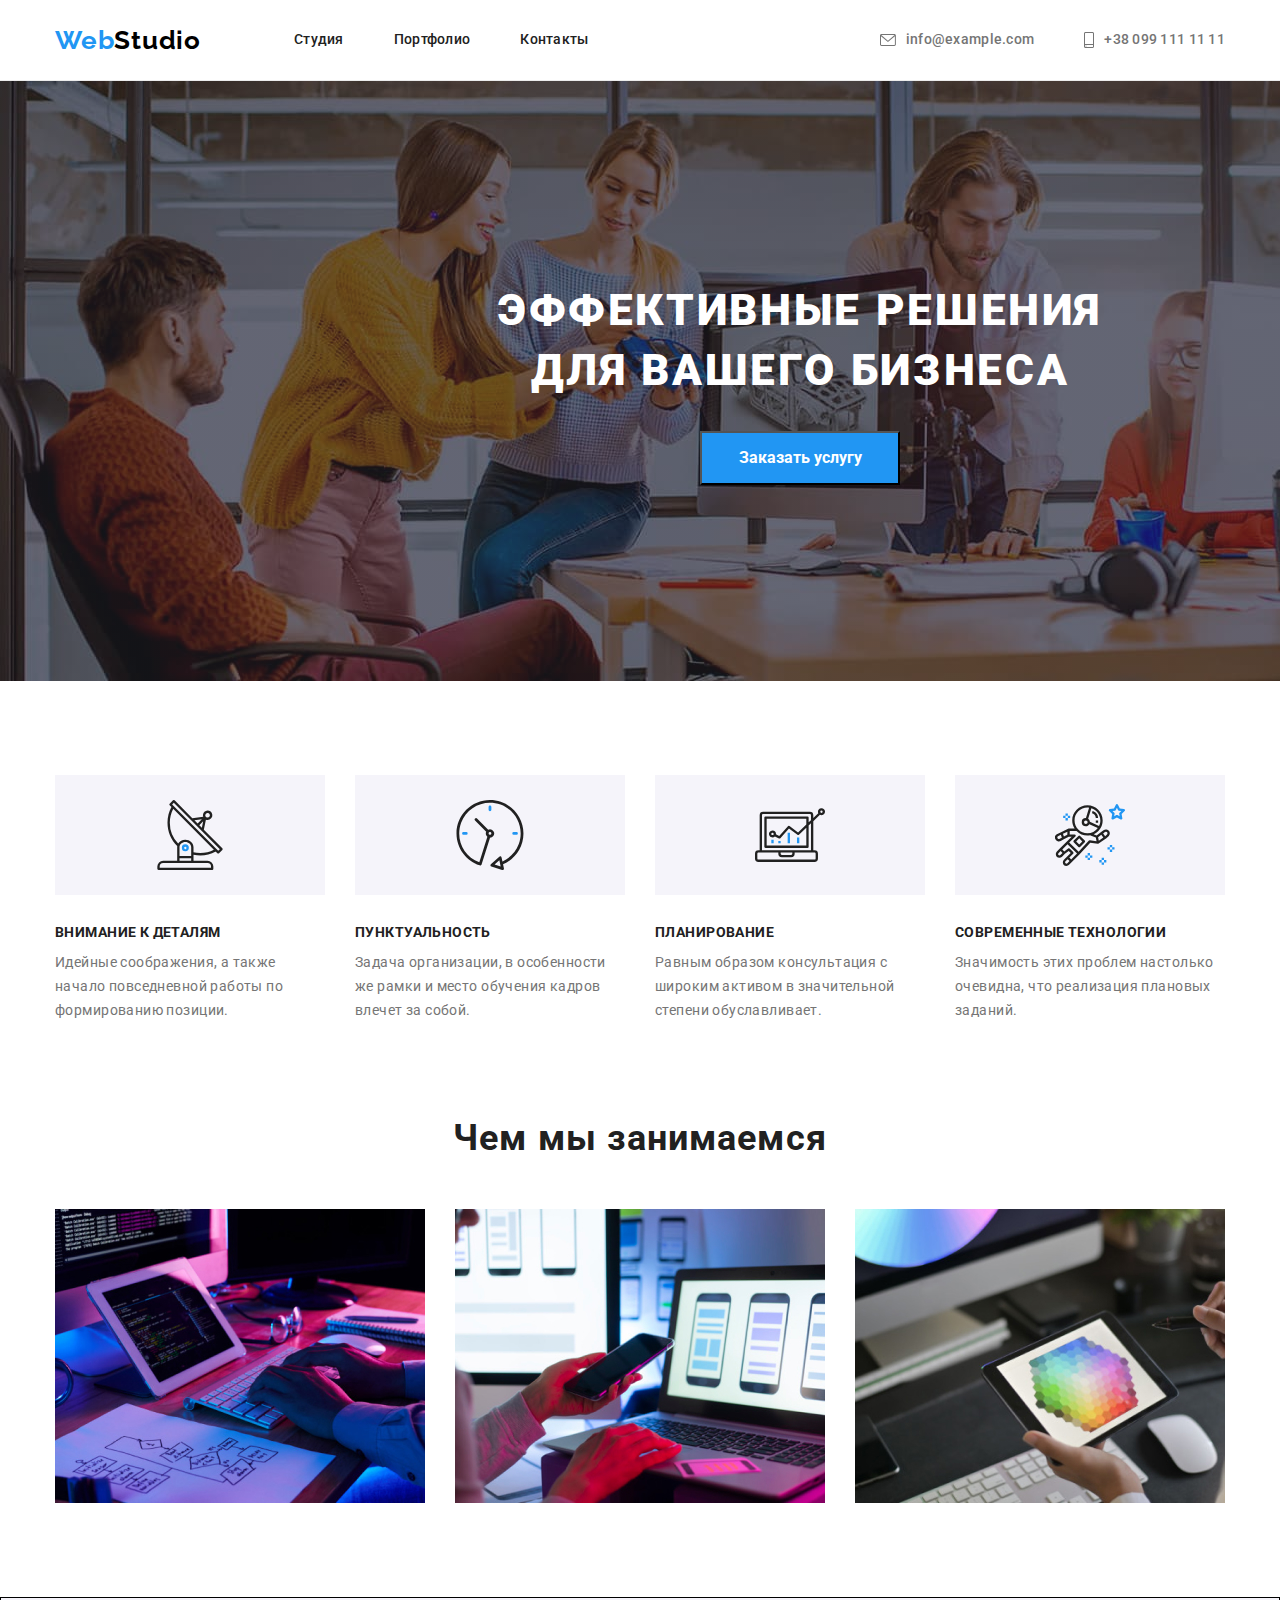
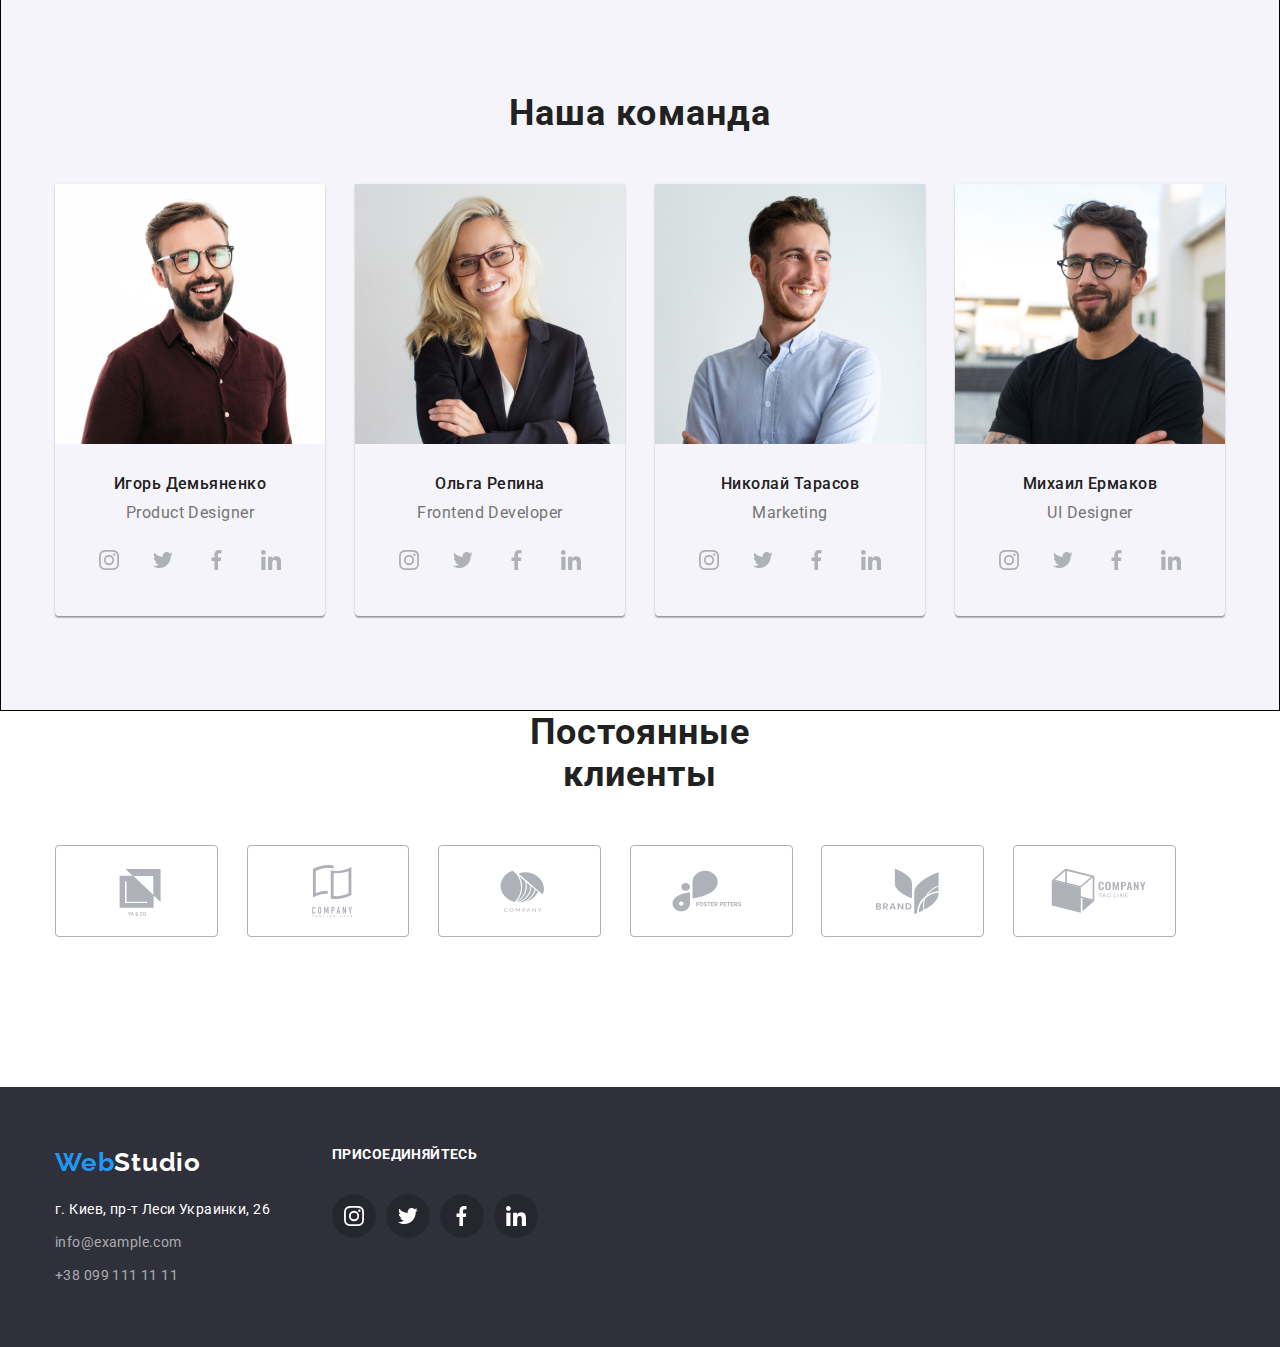
==== commit 0e1e750c: "for checking" ====
--- a/index.html
+++ b/index.html
@@ -44,17 +44,17 @@
           </ul>
         </nav>
         <ul class="add-nav">
-          <li class="item svg-nav">
-            <a href="mailto:info@example.com" class="link">
-              <svg class="envepole" width="16px" height="12px">
+          <li class="item">
+            <a href="mailto:info@example.com" class="link env-phone">
+              <svg class="item-nav" width="16px" height="12px">
                 <use href="./images/icons.svg#envelope"></use>
               </svg>
               info@example.com
             </a>
           </li>
-          <li class="item svg-nav">
-            <a href="tel:+380991111111" class="link">
-              <svg class="envepole" width="10px" height="16px">
+          <li class="item">
+            <a href="tel:+380991111111" class="link env-phone">
+              <svg class="item-nav" width="10px" height="16px">
                 <use href="./images/icons.svg#smartphone"></use>
               </svg>
               +38 099 111 11 11</a
@@ -75,6 +75,11 @@
       <section class="values-description">
         <ul class="container values">
           <li class="item antenna">
+            <div class="value-list">
+              <svg class="values-logo" width="70px" height="70px">
+                <use href="./images/icons.svg#antenna"></use>
+              </svg>
+            </div>
             <h3 class="values-title">Внимание к деталям</h3>
             <p class="values-info">
               Идейные соображения, а также начало повседневной работы по
@@ -82,6 +87,11 @@
             </p>
           </li>
           <li class="item clock">
+            <div class="value-list">
+              <svg class="values-logo" width="70px" height="70px">
+                <use href="./images/icons.svg#clock"></use>
+              </svg>
+            </div>
             <h3 class="values-title">Пунктуальность</h3>
             <p class="values-info">
               Задача организации, в особенности же рамки и место обучения кадров
@@ -89,6 +99,11 @@
             </p>
           </li>
           <li class="item diagram">
+            <div class="value-list">
+              <svg class="values-logo" width="70px" height="70px">
+                <use href="./images/icons.svg#diagram"></use>
+              </svg>
+            </div>
             <h3 class="values-title">Планирование</h3>
             <p class="values-info">
               Равным образом консультация с широким активом в значительной
@@ -96,6 +111,11 @@
             </p>
           </li>
           <li class="item astronaut">
+            <div class="value-list">
+              <svg class="values-logo" width="70px" height="70px">
+                <use href="./images/icons.svg#astronaut"></use>
+              </svg>
+            </div>
             <h3 class="values-title">Современные технологии</h3>
             <p class="values-info">
               Значимость этих проблем настолько очевидна, что реализация
@@ -143,116 +163,274 @@
               <img
                 src="./images/person1.jpg"
                 alt="Игорь Демьяненко"
-                width="270"
                 class="list"
               />
               <div class="team-name">
                 <h3 class="team-member">Игорь Демьяненко</h3>
                 <p lang="en" class="team-position">Product Designer</p>
-                <ul class="team-socialnet">
-                  <li class="socialnet-item">
-                    <a href="" class="social-link">
-                      <svg class="team-icon">
-                        <use href="/images/icons.svg#instagram"></use>
-                      </svg>
-                    </a>
-                  </li>
-                  <li class="socialnet-item">
-                    <a href="" class="social-link">
-                      <svg class="team-icon">
-                        <use href="./images/icons.svg#twitter"></use>
-                      </svg>
-                    </a>
-                  </li>
-                  <li class="socialnet-item">
-                    <a href="" class="social-link">
-                      <svg class="team-icon">
-                        <use href="./images/icons.svg#facebook"></use>
-                      </svg>
-                    </a>
-                  </li>
-                  <li class="socialnet-item">
-                    <a href="" class="social-link">
-                      <svg class="team-icon">
-                        <use href="./images/icons.svg#linkedin"></use>
-                      </svg>
-                    </a>
-                  </li>
-                </ul>
               </div>
-            </li>
-            <li class="item">
-              <img
-                src="./images/person2.jpg"
-                alt="Ольга Репина"
-                width="270"
-                class="list"
-              />
+              <ul class="logos-list">
+                <li class="snet-item">
+                  <a href="" class="logo-item">
+                    <svg class="logo-snet" width="20" height="20">
+                      <use href="./images/icons.svg#instagram"></use>
+                    </svg>
+                  </a>
+                </li>
+                <li class="snet-item">
+                  <a href="" class="logo-item">
+                    <svg class="logo-snet" width="20px" height="20px">
+                      <use href="./images/icons.svg#twitter"></use>
+                    </svg>
+                  </a>
+                </li>
+                <li class="snet-item">
+                  <a href="" class="logo-item">
+                    <svg class="logo-snet" width="20px" height="20px">
+                      <use href="./images/icons.svg#facebook"></use>
+                    </svg>
+                  </a>
+                </li>
+                <li class="snet-item">
+                  <a href="" class="logo-item">
+                    <svg class="logo-snet" width="20px" height="20px">
+                      <use href="./images/icons.svg#linkedin"></use>
+                    </svg>
+                  </a>
+                </li>
+              </ul>
+            </li>
+            <li class="item">
+              <img src="./images/person2.jpg" alt="Ольга Репина" class="list" />
               <div class="team-name">
                 <h3 class="team-member">Ольга Репина</h3>
                 <p lang="en" class="team-position">Frontend Developer</p>
               </div>
+              <ul class="logos-list">
+                <li class="snet-item">
+                  <a href="" class="logo-item">
+                    <svg class="logo-snet" width="20" height="20">
+                      <use href="./images/icons.svg#instagram"></use>
+                    </svg>
+                  </a>
+                </li>
+                <li class="snet-item">
+                  <a href="" class="logo-item">
+                    <svg class="logo-snet" width="20px" height="20px">
+                      <use href="./images/icons.svg#twitter"></use>
+                    </svg>
+                  </a>
+                </li>
+                <li class="snet-item">
+                  <a href="" class="logo-item">
+                    <svg class="logo-snet" width="20px" height="20px">
+                      <use href="./images/icons.svg#facebook"></use>
+                    </svg>
+                  </a>
+                </li>
+                <li class="snet-item">
+                  <a href="" class="logo-item">
+                    <svg class="logo-snet" width="20px" height="20px">
+                      <use href="./images/icons.svg#linkedin"></use>
+                    </svg>
+                  </a>
+                </li>
+              </ul>
             </li>
             <li class="item">
               <img
                 src="./images/person3.jpg"
                 alt="Николай Тарасов"
-                width="270"
                 class="list"
               />
               <div class="team-name">
                 <h3 class="team-member">Николай Тарасов</h3>
                 <p lang="en" class="team-position">Marketing</p>
               </div>
+              <ul class="logos-list">
+                <li class="snet-item">
+                  <a href="" class="logo-item">
+                    <svg class="logo-snet" width="20" height="20">
+                      <use href="./images/icons.svg#instagram"></use>
+                    </svg>
+                  </a>
+                </li>
+                <li class="snet-item">
+                  <a href="" class="logo-item">
+                    <svg class="logo-snet" width="20px" height="20px">
+                      <use href="./images/icons.svg#twitter"></use>
+                    </svg>
+                  </a>
+                </li>
+                <li class="snet-item">
+                  <a href="" class="logo-item">
+                    <svg class="logo-snet" width="20px" height="20px">
+                      <use href="./images/icons.svg#facebook"></use>
+                    </svg>
+                  </a>
+                </li>
+                <li class="snet-item">
+                  <a href="" class="logo-item">
+                    <svg class="logo-snet" width="20px" height="20px">
+                      <use href="./images/icons.svg#linkedin"></use>
+                    </svg>
+                  </a>
+                </li>
+              </ul>
             </li>
             <li class="item">
               <img
                 src="./images/person4.jpg"
                 alt="Михаил Ермаков"
-                width="270"
                 class="list"
               />
               <div class="team-name">
                 <h3 class="team-member">Михаил Ермаков</h3>
                 <p lang="en" class="team-position">UI Designer</p>
               </div>
+              <ul class="logos-list">
+                <li class="snet-item">
+                  <a href="" class="logo-item">
+                    <svg class="logo-snet" width="20" height="20">
+                      <use href="./images/icons.svg#instagram"></use>
+                    </svg>
+                  </a>
+                </li>
+                <li class="snet-item">
+                  <a href="" class="logo-item">
+                    <svg class="logo-snet" width="20px" height="20px">
+                      <use href="./images/icons.svg#twitter"></use>
+                    </svg>
+                  </a>
+                </li>
+                <li class="snet-item">
+                  <a href="" class="logo-item">
+                    <svg class="logo-snet" width="20px" height="20px">
+                      <use href="./images/icons.svg#facebook"></use>
+                    </svg>
+                  </a>
+                </li>
+                <li class="snet-item">
+                  <a href="" class="logo-item">
+                    <svg class="logo-snet" width="20px" height="20px">
+                      <use href="./images/icons.svg#linkedin"></use>
+                    </svg>
+                  </a>
+                </li>
+              </ul>
             </li>
           </ul>
         </div>
       </section>
       <section class="clients">
         <div class="container">
-          <h2 class="title">Постоянные клиенты</h2>
+          <h2 class="title">
+            Постоянные<br />
+            клиенты
+          </h2>
           <ul class="clients-list">
-            <li class="item"><a href=""></a>Client1</li>
-            <li class="item"><a href=""></a>Client2</li>
-            <li class="item"><a href=""></a>Client3</li>
-            <li class="item"><a href=""></a>Client4</li>
-            <li class="item"><a href=""></a>Client5</li>
-            <li class="item"><a href=""></a>Client6</li>
+            <li class="item">
+              <a href="" class="client-item">
+                <svg class="client-logo" width="103" height="60">
+                  <use href="./images/icons.svg#group"></use>
+                </svg>
+              </a>
+            </li>
+            <li class="item">
+              <a href="" class="client-item">
+                <svg class="client-logo" width="103" height="60">
+                  <use href="./images/icons.svg#group1"></use>
+                </svg>
+              </a>
+            </li>
+            <li class="item">
+              <a href="" class="client-item">
+                <svg class="client-logo" width="103" height="60">
+                  <use href="./images/icons.svg#group2"></use>
+                </svg>
+              </a>
+            </li>
+            <li class="item">
+              <a href="" class="client-item">
+                <svg class="client-logo" width="103" height="60">
+                  <use href="./images/icons.svg#group3"></use>
+                </svg>
+              </a>
+            </li>
+            <li class="item">
+              <a href="" class="client-item">
+                <svg class="client-logo" width="103" height="60">
+                  <use href="./images/icons.svg#group4"></use>
+                </svg>
+              </a>
+            </li>
+            <li class="item">
+              <a href="" class="client-item">
+                <svg class="client-logo" width="103" height="60">
+                  <use href="./images/icons.svg#group5"></use>
+                </svg>
+              </a>
+            </li>
           </ul>
         </div>
       </section>
     </main>
     <footer class="footer">
+      <!-- <div class="footer-block"> -->
       <div class="container contact-address">
-        <a lang="en" href="" class="link logo second"
-          >Web<span class="accent-footer">Studio</span></a
-        >
-        <address class="contacts">
-          <p class="contact-place">г. Киев, пр-т Леси Украинки, 26</p>
-          <ul class="contacts-info">
-            <li class="item">
-              <a href="mailto:info@example.com" class="link">
-                info@example.com</a
-              >
-            </li>
-            <li class="item">
-              <a href="tel:+380991111111" class="link">+38 099 111 11 11</a>
+        <div>
+          <a lang="en" href="" class="link logo second"
+            >Web<span class="accent-footer">Studio</span></a
+          >
+          <address class="contacts">
+            <p class="contact-place">г. Киев, пр-т Леси Украинки, 26</p>
+            <ul class="contacts-info">
+              <li class="item">
+                <a href="mailto:info@example.com" class="link">
+                  info@example.com</a
+                >
+              </li>
+              <li class="item">
+                <a href="tel:+380991111111" class="link">+38 099 111 11 11</a>
+              </li>
+            </ul>
+          </address>
+        </div>
+        <div class="join-block">
+          <h2 class="join-title">Присоединяйтесь</h2>
+          <ul class="logos-list add-block">
+            <li class="snet-item">
+              <a href="" class="logo-item bgc-footer">
+                <svg class="logo-snet footer-block" width="20" height="20">
+                  <use href="./images/icons.svg#instagram"></use>
+                </svg>
+              </a>
+            </li>
+            <li class="snet-item">
+              <a href="" class="logo-item bgc-footer">
+                <svg class="logo-snet footer-block" width="20px" height="20px">
+                  <use href="./images/icons.svg#twitter"></use>
+                </svg>
+              </a>
+            </li>
+            <li class="snet-item">
+              <a href="" class="logo-item bgc-footer">
+                <svg class="logo-snet footer-block" width="20px" height="20px">
+                  <use href="./images/icons.svg#facebook"></use>
+                </svg>
+              </a>
+            </li>
+            <li class="snet-item">
+              <a href="" class="logo-item bgc-footer">
+                <svg class="logo-snet footer-block" width="20px" height="20px">
+                  <use href="./images/icons.svg#linkedin"></use>
+                </svg>
+              </a>
             </li>
           </ul>
-        </address>
+        </div>
       </div>
+      <!-- </div> -->
     </footer>
   </body>
 </html>
--- a/css/styles.css
+++ b/css/styles.css
@@ -152,17 +152,19 @@
   margin-right: 50px;
 }
 
-.svg-nav .link {
+.item .env-phone {
   display: flex;
   align-items: center;
 }
 
-.envelope {
-  color: red;
-}
-
-.link:hover .envelope {
-  color: var(--nav-color);
+.item-nav {
+  fill: var(--second-text-color);
+  margin-right: 10px;
+}
+
+.env-phone:hover .item-nav,
+.env-phone:focus .item-nav {
+  fill: var(--nav-color);
 }
 /***********************************************/
 /********* INDEX.HTML**************/
@@ -209,8 +211,9 @@
   background-color: var(--nav-color);
   padding: 10px 32px;
   min-width: 200px;
-  border-radius: 4px;
+  /* border-radius: 4px; */
   cursor: pointer;
+  /* border-color: none; */
 }
 
 /*********** VALUES SECTION **************/
@@ -236,7 +239,7 @@
   margin-bottom: 10px;
 }
 
-.values .item::before {
+/* .values .item::before {
   display: block;
   content: "";
   height: 120px;
@@ -260,6 +263,16 @@
 
 .astronaut::before {
   background-image: url(../images/astronaut.svg);
+} */
+
+.value-list {
+  display: block;
+  height: 120px;
+  background-color: var(--button-text-color);
+}
+
+.value-list .values-logo {
+  margin: 25px 100px;
 }
 
 .values-info {
@@ -325,6 +338,9 @@
   margin: 0;
 }
 
+.team {
+  border: 1px solid var(--add-nav-color);
+}
 .team-info .item.item:not(:last-child) {
   margin-right: 30px;
   justify-content: center;
@@ -334,6 +350,7 @@
   box-shadow: 0px 1px 3px rgba(0, 0, 0, 0.12), 0px 1px 1px rgba(0, 0, 0, 0.14),
     0px 2px 1px rgba(0, 0, 0, 0.2);
   border-radius: 0px 0px 4px 4px;
+  width: 270px;
 }
 
 .list {
@@ -342,7 +359,7 @@
 
 .team-name {
   padding-top: 30px;
-  padding-bottom: 30px;
+  padding-bottom: 16px;
 }
 
 .team-member {
@@ -361,31 +378,44 @@
   text-align: center;
 }
 
-.team-socialnet {
-  display: flex;
-  margin: 0;
+/* **************ICONS(LOVE THEM)********************* */
+.logos-list {
+  display: flex;
   padding: 0;
-  justify-content: center;
-}
-
-.socialnet-item:not(:last-child) {
+  margin-top: 0;
+  margin-left: 32px;
+  margin-right: 32px;
+  margin-bottom: 30px;
+}
+
+.logo-item {
+  display: inline-block;
+  text-decoration: none;
+  height: 44px;
+  width: 44px;
+  /* background-color: #da056f; */
   margin-right: 10px;
-}
-
-.social-link {
-  width: 44px;
-  height: 44px;
+  justify-content: space-between;
   border-radius: 50%;
-}
-
-.team-icon {
+  align-items: center;
+}
+
+.logo-item:not(:last-child) {
+  margin-right: 10px;
+}
+
+.logo-snet {
   fill: var(--sociai-icon-color);
-  width: 20px;
-  height: 20px;
-}
-
-.social-link:hover .team-icon {
+  margin: 12px;
+}
+
+.logo-item:hover,
+.logo-item:focus {
   background-color: var(--nav-color);
+}
+
+.logo-item:hover .logo-snet,
+.logo-item:focus .logo-snet {
   fill: var(--add-text-color);
 }
 
@@ -399,17 +429,33 @@
   display: flex;
 }
 
-.clients-list .item {
-  width: 172px;
+.clients-list .item:not(:last-child) {
+  margin-right: 28.74px;
+}
+
+.client-item {
+  display: inline-block;
+  text-decoration: none;
+  width: 162.88px;
   height: 92px;
-}
-
-.clients-list .item:not(:last-child) {
-  margin-right: 30px;
-}
-
-.item-client {
-  fill: #2196f3;
+  border: 1px solid var(--sociai-icon-color);
+  border-radius: 4px;
+  align-items: center;
+}
+
+.client-item:hover,
+.client-item:focus {
+  border-color: var(--nav-color);
+}
+
+.client-logo {
+  fill: var(--sociai-icon-color);
+  margin: 16px 30.66px;
+}
+
+.client-item:hover .client-logo,
+.client-item:focus .client-logo {
+  fill: var(--nav-color);
 }
 
 /***********************************************/
@@ -527,6 +573,15 @@
   padding-bottom: 60px;
 }
 
+/* .footer-block {
+  display: flex;
+  align-items: flex-start;
+} */
+
+.contact-address {
+  display: flex;
+}
+
 .second {
   margin-right: 0;
 }
@@ -558,3 +613,33 @@
 .contacts-info .item:not(:last-child) {
   margin-bottom: 9px;
 }
+
+.join-block {
+  padding-left: 62px;
+}
+.join-title {
+  font-family: Roboto;
+  font-style: 900;
+  font-size: 14px;
+  line-height: 1.14;
+  text-transform: uppercase;
+
+  letter-spacing: 0.03em;
+  padding: 0;
+  margin-top: 0;
+  margin-bottom: 31px;
+  margin-left: auto;
+  margin-right: auto;
+
+  color: var(--add-text-color);
+}
+
+.add-block {
+  margin-left: 0;
+}
+.footer-block {
+  fill: var(--add-text-color);
+}
+.bgc-footer {
+  background-color: rgb(0, 0, 0, 0.2);
+}
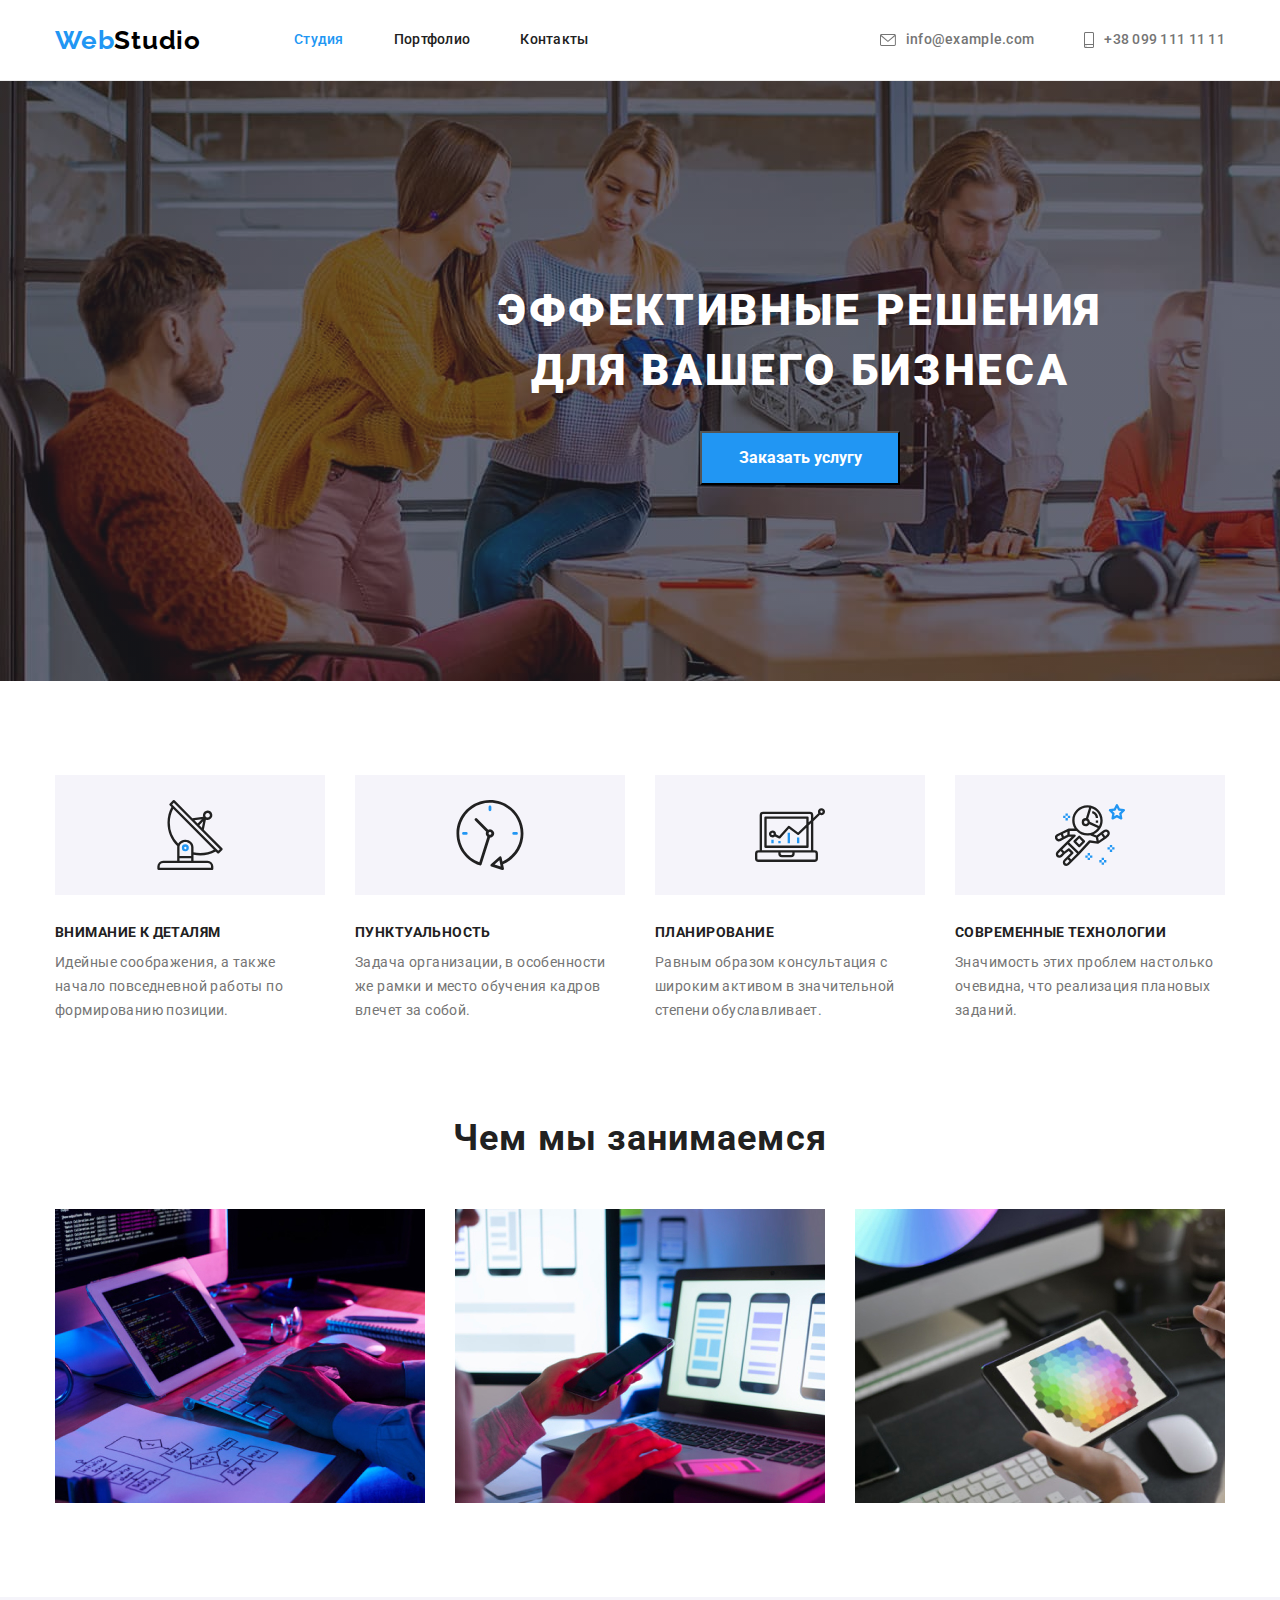
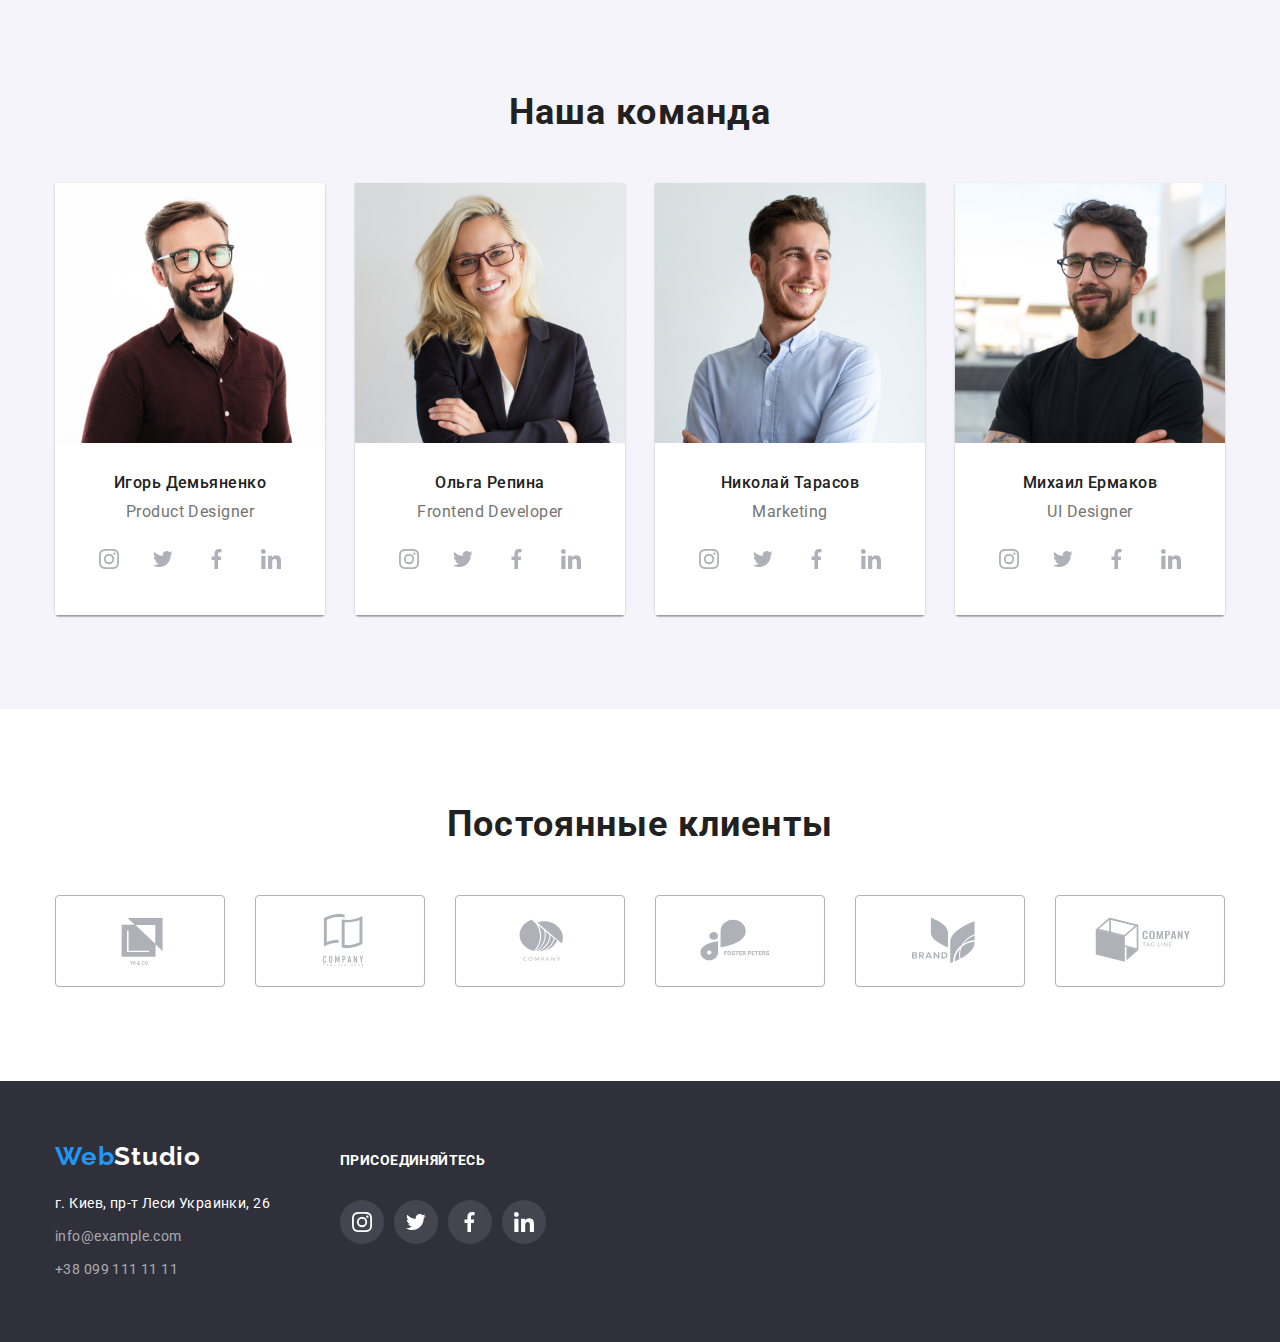
==== commit 4d30fbd0: "edit #1" ====
--- a/index.html
+++ b/index.html
@@ -33,7 +33,7 @@
           >
           <ul class="main-nav">
             <li class="item">
-              <a href="./studio.html" class="link">Студия</a>
+              <a href="./studio.html" class="link current">Студия</a>
             </li>
             <li class="item">
               <a href="./portfolio.html" class="link">Портфолио</a>
@@ -168,7 +168,7 @@
               <div class="team-name">
                 <h3 class="team-member">Игорь Демьяненко</h3>
                 <p lang="en" class="team-position">Product Designer</p>
-              </div>
+        
               <ul class="logos-list">
                 <li class="snet-item">
                   <a href="" class="logo-item">
@@ -199,15 +199,15 @@
                   </a>
                 </li>
               </ul>
+            </div>
             </li>
             <li class="item">
               <img src="./images/person2.jpg" alt="Ольга Репина" class="list" />
               <div class="team-name">
                 <h3 class="team-member">Ольга Репина</h3>
                 <p lang="en" class="team-position">Frontend Developer</p>
-              </div>
-              <ul class="logos-list">
-                <li class="snet-item">
+                <ul class="logos-list">
+                  <li class="snet-item">
                   <a href="" class="logo-item">
                     <svg class="logo-snet" width="20" height="20">
                       <use href="./images/icons.svg#instagram"></use>
@@ -236,6 +236,7 @@
                   </a>
                 </li>
               </ul>
+            </div>
             </li>
             <li class="item">
               <img
@@ -246,13 +247,12 @@
               <div class="team-name">
                 <h3 class="team-member">Николай Тарасов</h3>
                 <p lang="en" class="team-position">Marketing</p>
-              </div>
-              <ul class="logos-list">
-                <li class="snet-item">
-                  <a href="" class="logo-item">
-                    <svg class="logo-snet" width="20" height="20">
-                      <use href="./images/icons.svg#instagram"></use>
-                    </svg>
+                <ul class="logos-list">
+                  <li class="snet-item">
+                    <a href="" class="logo-item">
+                      <svg class="logo-snet" width="20" height="20">
+                        <use href="./images/icons.svg#instagram"></use>
+                      </svg>
                   </a>
                 </li>
                 <li class="snet-item">
@@ -277,6 +277,7 @@
                   </a>
                 </li>
               </ul>
+                </div>
             </li>
             <li class="item">
               <img
@@ -287,12 +288,11 @@
               <div class="team-name">
                 <h3 class="team-member">Михаил Ермаков</h3>
                 <p lang="en" class="team-position">UI Designer</p>
-              </div>
-              <ul class="logos-list">
-                <li class="snet-item">
-                  <a href="" class="logo-item">
-                    <svg class="logo-snet" width="20" height="20">
-                      <use href="./images/icons.svg#instagram"></use>
+                <ul class="logos-list">
+                  <li class="snet-item">
+                    <a href="" class="logo-item">
+                      <svg class="logo-snet" width="20" height="20">
+                        <use href="./images/icons.svg#instagram"></use>
                     </svg>
                   </a>
                 </li>
@@ -318,16 +318,16 @@
                   </a>
                 </li>
               </ul>
-            </li>
-          </ul>
+            </div>
+            </li>
+        
         </div>
       </section>
       <section class="clients">
-        <div class="container">
+        <div class="container clients-info">
           <h2 class="title">
-            Постоянные<br />
-            клиенты
-          </h2>
+            Постоянные клиенты
+         </h2>
           <ul class="clients-list">
             <li class="item">
               <a href="" class="client-item">
@@ -399,7 +399,7 @@
         <div class="join-block">
           <h2 class="join-title">Присоединяйтесь</h2>
           <ul class="logos-list add-block">
-            <li class="snet-item">
+            <li class="snet-item join-items">
               <a href="" class="logo-item bgc-footer">
                 <svg class="logo-snet footer-block" width="20" height="20">
                   <use href="./images/icons.svg#instagram"></use>
--- a/css/styles.css
+++ b/css/styles.css
@@ -266,13 +266,11 @@
 } */
 
 .value-list {
-  display: block;
+  display: flex;
+  align-items: center;
+  justify-content: center;
   height: 120px;
   background-color: var(--button-text-color);
-}
-
-.value-list .values-logo {
-  margin: 25px 100px;
 }
 
 .values-info {
@@ -338,9 +336,6 @@
   margin: 0;
 }
 
-.team {
-  border: 1px solid var(--add-nav-color);
-}
 .team-info .item.item:not(:last-child) {
   margin-right: 30px;
   justify-content: center;
@@ -359,7 +354,8 @@
 
 .team-name {
   padding-top: 30px;
-  padding-bottom: 16px;
+  padding-bottom: 30px;
+  background-color: var(--add-text-color);
 }
 
 .team-member {
@@ -373,19 +369,17 @@
   /* font-weight: 400; */
   color: var(--second-text-color);
   margin-top: 0;
-  margin-bottom: 0;
+  margin-bottom: 16px;
 
   text-align: center;
 }
 
-/* **************ICONS(LOVE THEM)********************* */
+/* **************ICONS("LOVE THEM")********************* */
 .logos-list {
   display: flex;
+  justify-content: center;
   padding: 0;
   margin-top: 0;
-  margin-left: 32px;
-  margin-right: 32px;
-  margin-bottom: 30px;
 }
 
 .logo-item {
@@ -394,13 +388,13 @@
   height: 44px;
   width: 44px;
   /* background-color: #da056f; */
-  margin-right: 10px;
+
   justify-content: space-between;
   border-radius: 50%;
   align-items: center;
 }
 
-.logo-item:not(:last-child) {
+.snet-item:not(:last-child) {
   margin-right: 10px;
 }
 
@@ -420,9 +414,9 @@
 }
 
 /* ***********SECTION CLIENTS********************* */
-.clients {
+.clients-info {
+  padding-top: 94px;
   padding-bottom: 94px;
-  margin-bottom: 50px;
 }
 
 .clients-list {
@@ -430,13 +424,15 @@
 }
 
 .clients-list .item:not(:last-child) {
-  margin-right: 28.74px;
+  margin-right: 30px;
 }
 
 .client-item {
-  display: inline-block;
+  display: flex;
+  align-items: center;
+  justify-content: center;
   text-decoration: none;
-  width: 162.88px;
+  width: 170px;
   height: 92px;
   border: 1px solid var(--sociai-icon-color);
   border-radius: 4px;
@@ -450,7 +446,6 @@
 
 .client-logo {
   fill: var(--sociai-icon-color);
-  margin: 16px 30.66px;
 }
 
 .client-item:hover .client-logo,
@@ -533,9 +528,11 @@
   margin-left: 30px;
   margin-top: 30px;
 }
-
-.project .item:hover,
-.project .item:focus {
+.card {
+  display: inline-block;
+}
+.card:hover,
+.card:focus {
   box-shadow: 0px 1px 1px rgba(0, 0, 0, 0.12), 0px 4px 4px rgba(0, 0, 0, 0.06),
     1px 4px 6px rgba(0, 0, 0, 0.16);
 }
@@ -573,13 +570,9 @@
   padding-bottom: 60px;
 }
 
-/* .footer-block {
-  display: flex;
-  align-items: flex-start;
-} */
-
 .contact-address {
   display: flex;
+  align-items: baseline;
 }
 
 .second {
@@ -615,11 +608,10 @@
 }
 
 .join-block {
-  padding-left: 62px;
+  margin-left: 70px;
 }
 .join-title {
   font-family: Roboto;
-  font-style: 900;
   font-size: 14px;
   line-height: 1.14;
   text-transform: uppercase;
@@ -637,9 +629,14 @@
 .add-block {
   margin-left: 0;
 }
+
+.join-items:not(:last-child) {
+  margin-right: 10px;
+}
+
 .footer-block {
   fill: var(--add-text-color);
 }
 .bgc-footer {
-  background-color: rgb(0, 0, 0, 0.2);
-}
+  background-color: rgba(255, 255, 255, 0.1);
+}
